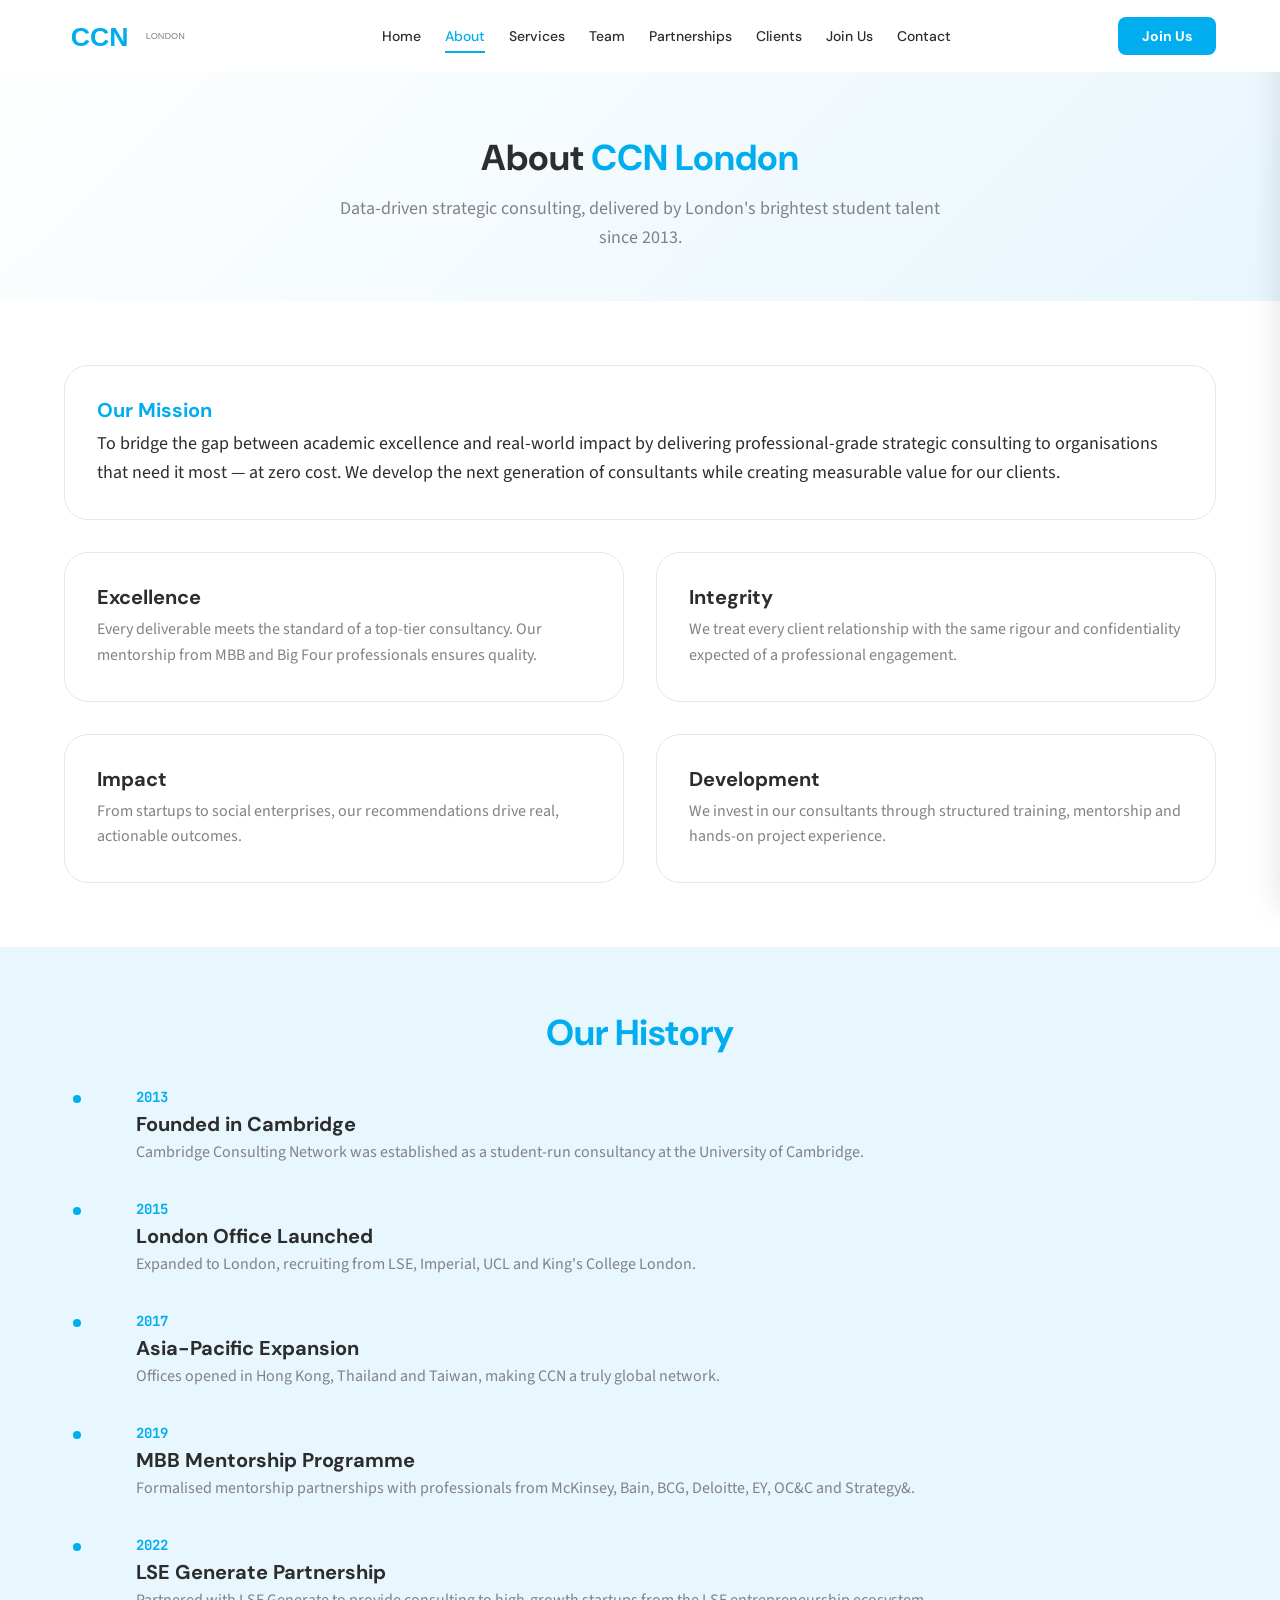
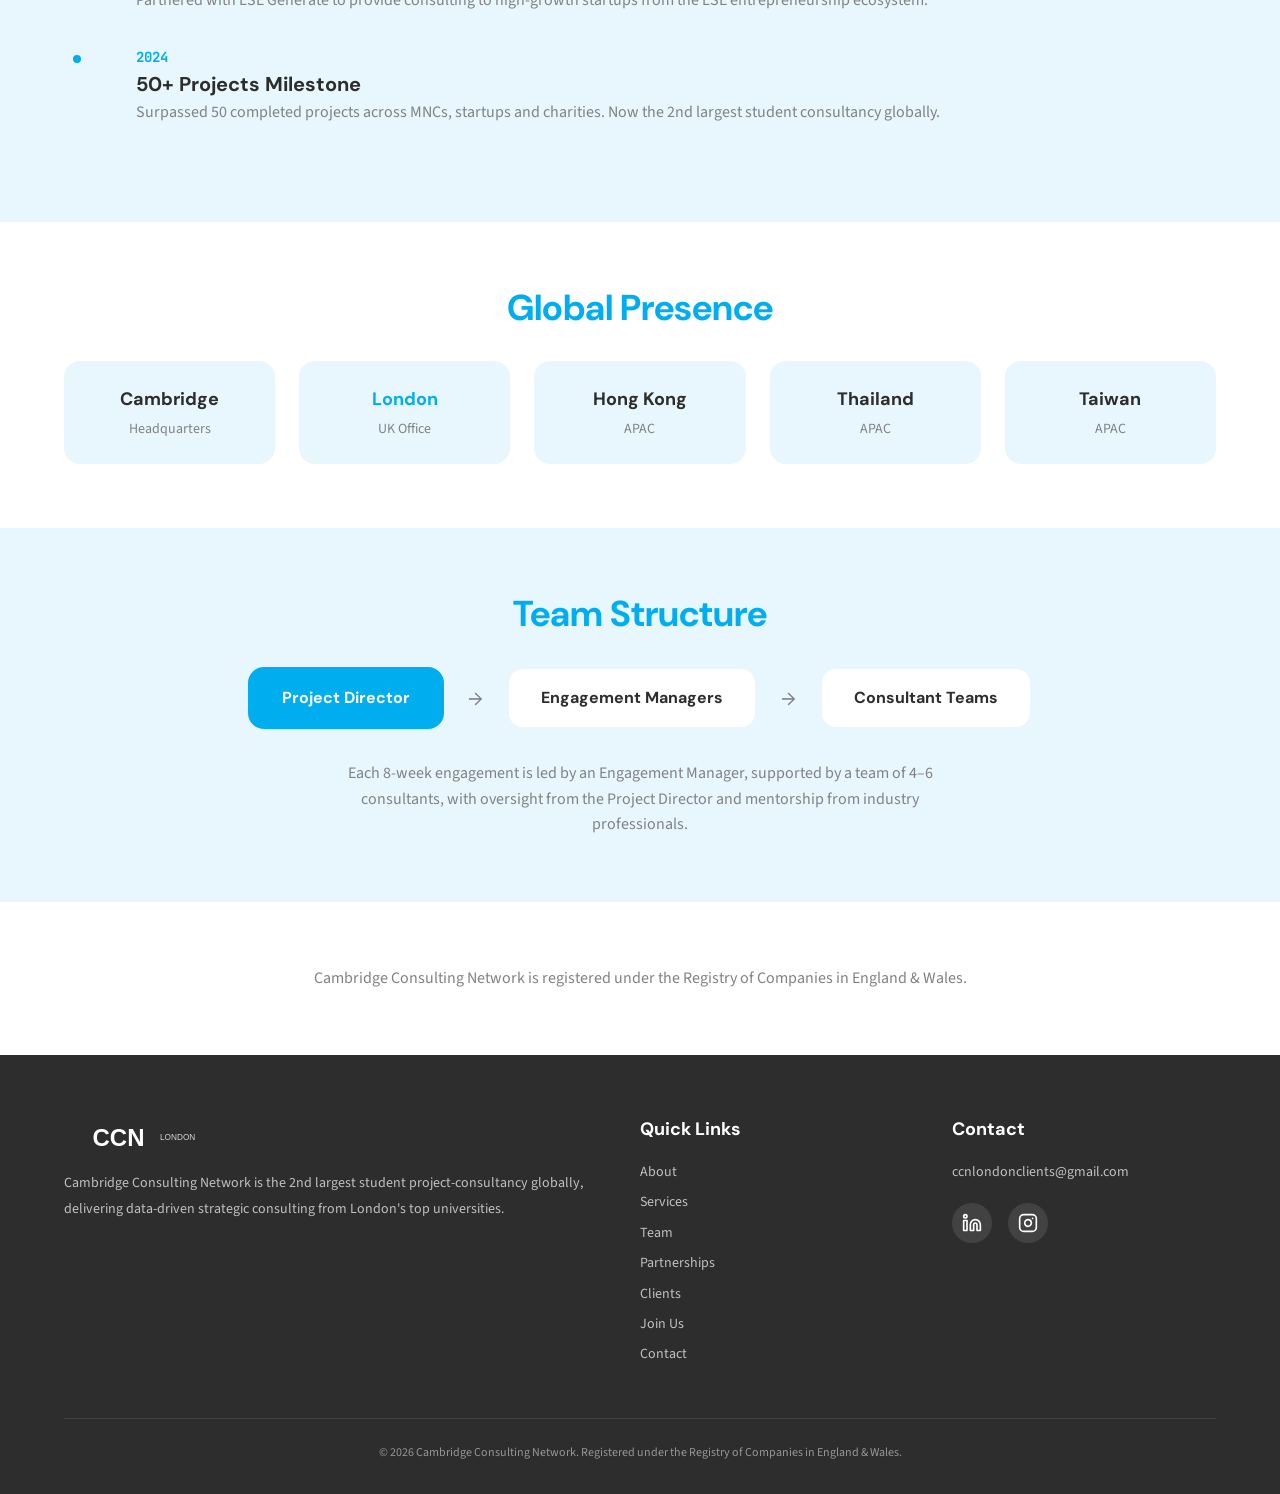
==== about.html @ d494e50e "Initial commit: CCN London static website Complete multi-page static site with vanilla HTML5, CSS3 a" ====
<!DOCTYPE html>
<html lang="en">
<head>
  <meta charset="UTF-8">
  <meta name="viewport" content="width=device-width, initial-scale=1.0">
  <title>About — CCN London</title>
  <meta name="description" content="Learn about Cambridge Consulting Network London — our mission, history, global presence and team structure.">
  <meta property="og:title" content="About — CCN London">
  <meta property="og:description" content="Cambridge Consulting Network London — our mission, history and global presence since 2013.">
  <meta property="og:type" content="website">
  <meta name="twitter:card" content="summary">
  <meta name="twitter:title" content="About — CCN London">
  <link rel="stylesheet" href="css/styles.css">
</head>
<body>

  <a class="skip-link" href="#main-content">Skip to content</a>

  <!-- NAVBAR -->
  <header class="navbar navbar--animate" role="banner">
    <div class="navbar__inner">
      <a href="index.html" class="navbar__logo" aria-label="CCN London Home">
        <img src="assets/img/logo-colour.svg" alt="CCN London logo" width="180" height="48">
      </a>
      <nav class="navbar__links" aria-label="Main navigation">
        <a href="index.html" class="navbar__link">Home</a>
        <a href="about.html" class="navbar__link navbar__link--active">About</a>
        <a href="services.html" class="navbar__link">Services</a>
        <a href="team.html" class="navbar__link">Team</a>
        <a href="partnerships.html" class="navbar__link">Partnerships</a>
        <a href="clients.html" class="navbar__link">Clients</a>
        <a href="join.html" class="navbar__link">Join Us</a>
        <a href="contact.html" class="navbar__link">Contact</a>
      </nav>
      <a href="join.html" class="navbar__cta">Join Us</a>
      <button class="navbar__hamburger" aria-label="Open menu" aria-expanded="false">
        <span></span><span></span><span></span>
      </button>
    </div>
  </header>

  <div class="mobile-menu__overlay" aria-hidden="true"></div>
  <nav class="mobile-menu" aria-label="Mobile navigation" aria-hidden="true">
    <a href="index.html" class="mobile-menu__link">Home</a>
    <a href="about.html" class="mobile-menu__link mobile-menu__link--active">About</a>
    <a href="services.html" class="mobile-menu__link">Services</a>
    <a href="team.html" class="mobile-menu__link">Team</a>
    <a href="partnerships.html" class="mobile-menu__link">Partnerships</a>
    <a href="clients.html" class="mobile-menu__link">Clients</a>
    <a href="join.html" class="mobile-menu__link">Join Us</a>
    <a href="contact.html" class="mobile-menu__link">Contact</a>
  </nav>

  <main id="main-content">

    <!-- Page Header -->
    <section class="page-header">
      <div class="container">
        <h1 class="page-header__title">About <span class="text-cyan">CCN London</span></h1>
        <p class="page-header__subtitle">Data-driven strategic consulting, delivered by London's brightest student talent since 2013.</p>
      </div>
    </section>

    <!-- Mission & Values -->
    <section class="section" aria-label="Mission and values">
      <div class="container">
        <div class="cards__grid">
          <div class="card reveal" style="grid-column: span 2;">
            <h2 class="card__title text-cyan">Our Mission</h2>
            <p class="card__text" style="font-size: var(--text-lg); color: var(--ccn-dark);">To bridge the gap between academic excellence and real-world impact by delivering professional-grade strategic consulting to organisations that need it most — at zero cost. We develop the next generation of consultants while creating measurable value for our clients.</p>
          </div>
          <div class="card reveal reveal--delay-1">
            <h3 class="card__title">Excellence</h3>
            <p class="card__text">Every deliverable meets the standard of a top-tier consultancy. Our mentorship from MBB and Big Four professionals ensures quality.</p>
          </div>
          <div class="card reveal reveal--delay-2">
            <h3 class="card__title">Integrity</h3>
            <p class="card__text">We treat every client relationship with the same rigour and confidentiality expected of a professional engagement.</p>
          </div>
          <div class="card reveal reveal--delay-3">
            <h3 class="card__title">Impact</h3>
            <p class="card__text">From startups to social enterprises, our recommendations drive real, actionable outcomes.</p>
          </div>
          <div class="card reveal reveal--delay-4">
            <h3 class="card__title">Development</h3>
            <p class="card__text">We invest in our consultants through structured training, mentorship and hands-on project experience.</p>
          </div>
        </div>
      </div>
    </section>

    <!-- History Timeline -->
    <section class="section bg-light" aria-label="Our history">
      <div class="container">
        <h2 class="text-cyan mb-xl" style="text-align:center;">Our History</h2>
        <div class="timeline">
          <div class="timeline__item reveal">
            <div class="timeline__year">2013</div>
            <h3 class="timeline__title">Founded in Cambridge</h3>
            <p class="timeline__text">Cambridge Consulting Network was established as a student-run consultancy at the University of Cambridge.</p>
          </div>
          <div class="timeline__item reveal reveal--delay-1">
            <div class="timeline__year">2015</div>
            <h3 class="timeline__title">London Office Launched</h3>
            <p class="timeline__text">Expanded to London, recruiting from LSE, Imperial, UCL and King's College London.</p>
          </div>
          <div class="timeline__item reveal reveal--delay-2">
            <div class="timeline__year">2017</div>
            <h3 class="timeline__title">Asia-Pacific Expansion</h3>
            <p class="timeline__text">Offices opened in Hong Kong, Thailand and Taiwan, making CCN a truly global network.</p>
          </div>
          <div class="timeline__item reveal reveal--delay-3">
            <div class="timeline__year">2019</div>
            <h3 class="timeline__title">MBB Mentorship Programme</h3>
            <p class="timeline__text">Formalised mentorship partnerships with professionals from McKinsey, Bain, BCG, Deloitte, EY, OC&amp;C and Strategy&amp;.</p>
          </div>
          <div class="timeline__item reveal reveal--delay-4">
            <div class="timeline__year">2022</div>
            <h3 class="timeline__title">LSE Generate Partnership</h3>
            <p class="timeline__text">Partnered with LSE Generate to provide consulting to high-growth startups from the LSE entrepreneurship ecosystem.</p>
          </div>
          <div class="timeline__item reveal reveal--delay-5">
            <div class="timeline__year">2024</div>
            <h3 class="timeline__title">50+ Projects Milestone</h3>
            <p class="timeline__text">Surpassed 50 completed projects across MNCs, startups and charities. Now the 2nd largest student consultancy globally.</p>
          </div>
        </div>
      </div>
    </section>

    <!-- Global Presence -->
    <section class="section" aria-label="Global presence">
      <div class="container">
        <h2 class="text-cyan mb-xl" style="text-align:center;">Global Presence</h2>
        <div class="presence__grid">
          <div class="presence__item reveal">
            <div class="presence__city">Cambridge</div>
            <div class="presence__label">Headquarters</div>
          </div>
          <div class="presence__item reveal reveal--delay-1">
            <div class="presence__city text-cyan">London</div>
            <div class="presence__label">UK Office</div>
          </div>
          <div class="presence__item reveal reveal--delay-2">
            <div class="presence__city">Hong Kong</div>
            <div class="presence__label">APAC</div>
          </div>
          <div class="presence__item reveal reveal--delay-3">
            <div class="presence__city">Thailand</div>
            <div class="presence__label">APAC</div>
          </div>
          <div class="presence__item reveal reveal--delay-4">
            <div class="presence__city">Taiwan</div>
            <div class="presence__label">APAC</div>
          </div>
        </div>
      </div>
    </section>

    <!-- Team Structure -->
    <section class="section bg-light" aria-label="Team structure">
      <div class="container">
        <h2 class="text-cyan mb-xl" style="text-align:center;">Team Structure</h2>
        <div class="org-flow">
          <div class="org-flow__item org-flow__item--primary">Project Director</div>
          <div class="org-flow__arrow" aria-hidden="true">&rarr;</div>
          <div class="org-flow__item">Engagement Managers</div>
          <div class="org-flow__arrow" aria-hidden="true">&rarr;</div>
          <div class="org-flow__item">Consultant Teams</div>
        </div>
        <p style="text-align:center; color: var(--ccn-grey); margin-top: var(--space-lg); max-width: 600px; margin-left: auto; margin-right: auto;">Each 8-week engagement is led by an Engagement Manager, supported by a team of 4&ndash;6 consultants, with oversight from the Project Director and mentorship from industry professionals.</p>
      </div>
    </section>

    <!-- Legal -->
    <section class="section" aria-label="Legal information">
      <div class="container" style="text-align:center;">
        <p class="text-grey">Cambridge Consulting Network is registered under the Registry of Companies in England &amp; Wales.</p>
      </div>
    </section>

  </main>

  <!-- FOOTER -->
  <footer class="footer" role="contentinfo">
    <div class="container">
      <div class="footer__grid">
        <div>
          <img src="assets/img/logo-white.svg" alt="CCN London" class="footer__logo" width="180" height="48">
          <p class="footer__text">Cambridge Consulting Network is the 2nd largest student project-consultancy globally, delivering data-driven strategic consulting from London's top universities.</p>
        </div>
        <div>
          <h3 class="footer__heading">Quick Links</h3>
          <a href="about.html" class="footer__link">About</a>
          <a href="services.html" class="footer__link">Services</a>
          <a href="team.html" class="footer__link">Team</a>
          <a href="partnerships.html" class="footer__link">Partnerships</a>
          <a href="clients.html" class="footer__link">Clients</a>
          <a href="join.html" class="footer__link">Join Us</a>
          <a href="contact.html" class="footer__link">Contact</a>
        </div>
        <div>
          <h3 class="footer__heading">Contact</h3>
          <a href="mailto:ccnlondonclients@gmail.com" class="footer__link">ccnlondonclients@gmail.com</a>
          <div class="footer__socials">
            <a href="#" class="footer__social-btn" aria-label="LinkedIn">
              <svg viewBox="0 0 24 24" fill="none" stroke="currentColor" stroke-width="2" stroke-linecap="round" stroke-linejoin="round"><path d="M16 8a6 6 0 0 1 6 6v7h-4v-7a2 2 0 0 0-2-2 2 2 0 0 0-2 2v7h-4v-7a6 6 0 0 1 6-6z"></path><rect x="2" y="9" width="4" height="12"></rect><circle cx="4" cy="4" r="2"></circle></svg>
            </a>
            <a href="#" class="footer__social-btn" aria-label="Instagram">
              <svg viewBox="0 0 24 24" fill="none" stroke="currentColor" stroke-width="2" stroke-linecap="round" stroke-linejoin="round"><rect x="2" y="2" width="20" height="20" rx="5" ry="5"></rect><path d="M16 11.37A4 4 0 1 1 12.63 8 4 4 0 0 1 16 11.37z"></path><line x1="17.5" y1="6.5" x2="17.51" y2="6.5"></line></svg>
            </a>
          </div>
        </div>
      </div>
      <div class="footer__bottom">
        <p>&copy; 2026 Cambridge Consulting Network. Registered under the Registry of Companies in England &amp; Wales.</p>
      </div>
    </div>
  </footer>

  <script src="js/main.js"></script>
</body>
</html>
---- css/styles.css ----
/* ============================================================
   CCN London — Main Stylesheet
   ============================================================ */

@import url('variables.css');
@import url('animations.css');

/* ── Google Fonts ── */
@import url('https://fonts.googleapis.com/css2?family=DM+Sans:ital,opsz,wght@0,9..40,400;0,9..40,500;0,9..40,700&family=JetBrains+Mono:wght@400;700&family=Source+Sans+3:wght@300;400;600;700&display=swap');

/* ============================================================
   RESET & BASE
   ============================================================ */
*, *::before, *::after {
  margin: 0;
  padding: 0;
  box-sizing: border-box;
}

html {
  scroll-behavior: smooth;
  -webkit-text-size-adjust: 100%;
}

body {
  font-family: var(--font-body);
  font-size: var(--text-base);
  line-height: 1.6;
  color: var(--ccn-dark);
  background: var(--ccn-white);
  -webkit-font-smoothing: antialiased;
  overflow-x: hidden;
}

img, svg {
  display: block;
  max-width: 100%;
  height: auto;
}

a {
  color: var(--ccn-cyan);
  text-decoration: none;
  transition: color 0.2s ease;
}

a:hover { color: var(--ccn-deep); }

ul, ol { list-style: none; }

button {
  font-family: inherit;
  cursor: pointer;
  border: none;
  background: none;
}

h1, h2, h3, h4, h5, h6 {
  font-family: var(--font-display);
  font-weight: 700;
  line-height: 1.2;
  color: var(--ccn-dark);
}

h1 { font-size: var(--text-4xl); }
h2 { font-size: var(--text-3xl); }
h3 { font-size: var(--text-2xl); }
h4 { font-size: var(--text-xl); }

/* ============================================================
   UTILITIES
   ============================================================ */
.text-cyan  { color: var(--ccn-cyan); }
.text-deep  { color: var(--ccn-deep); }
.text-grey  { color: var(--ccn-grey); }
.text-white { color: var(--ccn-white); }
.text-dark  { color: var(--ccn-dark); }

.bg-light  { background-color: var(--ccn-light); }
.bg-dark   { background-color: var(--ccn-dark); }
.bg-white  { background-color: var(--ccn-white); }
.bg-cyan   { background-color: var(--ccn-cyan); }

.mt-sm  { margin-top: var(--space-sm); }
.mt-md  { margin-top: var(--space-md); }
.mt-lg  { margin-top: var(--space-lg); }
.mt-xl  { margin-top: var(--space-xl); }
.mt-2xl { margin-top: var(--space-2xl); }
.mt-3xl { margin-top: var(--space-3xl); }

.mb-sm  { margin-bottom: var(--space-sm); }
.mb-md  { margin-bottom: var(--space-md); }
.mb-lg  { margin-bottom: var(--space-lg); }
.mb-xl  { margin-bottom: var(--space-xl); }

.visually-hidden {
  position: absolute;
  width: 1px;
  height: 1px;
  padding: 0;
  margin: -1px;
  overflow: hidden;
  clip: rect(0, 0, 0, 0);
  white-space: nowrap;
  border: 0;
}

.container {
  width: 100%;
  max-width: var(--max-width);
  margin: 0 auto;
  padding: 0 var(--space-lg);
}

.section {
  padding: var(--space-3xl) 0;
}

/* ── Focus States ── */
:focus-visible {
  outline: 3px solid var(--ccn-cyan);
  outline-offset: 2px;
}

/* ── Skip Link ── */
.skip-link {
  position: absolute;
  top: -100%;
  left: var(--space-md);
  background: var(--ccn-cyan);
  color: var(--ccn-white);
  padding: var(--space-sm) var(--space-md);
  border-radius: var(--radius-sm);
  z-index: 1000;
  font-weight: 600;
}

.skip-link:focus {
  top: var(--space-sm);
}

/* ============================================================
   NAVBAR
   ============================================================ */
.navbar {
  position: fixed;
  top: 0;
  left: 0;
  right: 0;
  height: var(--nav-height);
  background: var(--ccn-white);
  z-index: 100;
  display: flex;
  align-items: center;
  transition: box-shadow 0.3s ease;
}

.navbar--scrolled {
  box-shadow: var(--shadow-md);
}

.navbar__inner {
  display: flex;
  align-items: center;
  justify-content: space-between;
  width: 100%;
  max-width: var(--max-width);
  margin: 0 auto;
  padding: 0 var(--space-lg);
}

.navbar__logo {
  flex-shrink: 0;
}

.navbar__logo img {
  height: 40px;
  width: auto;
}

.navbar__links {
  display: flex;
  align-items: center;
  gap: var(--space-lg);
}

.navbar__link {
  font-family: var(--font-display);
  font-size: var(--text-sm);
  font-weight: 500;
  color: var(--ccn-dark);
  position: relative;
  padding: var(--space-xs) 0;
  transition: color 0.2s ease;
}

.navbar__link::after {
  content: '';
  position: absolute;
  bottom: -2px;
  left: 50%;
  width: 0;
  height: 2px;
  background: var(--ccn-cyan);
  transition: width 0.3s var(--ease-out), left 0.3s var(--ease-out);
}

.navbar__link:hover::after,
.navbar__link--active::after {
  width: 100%;
  left: 0;
}

.navbar__link:hover { color: var(--ccn-cyan); }
.navbar__link--active { color: var(--ccn-cyan); }

.navbar__cta {
  font-family: var(--font-display);
  font-size: var(--text-sm);
  font-weight: 700;
  color: var(--ccn-white);
  background: var(--ccn-cyan);
  padding: var(--space-sm) var(--space-lg);
  border-radius: var(--radius-sm);
  transition: background 0.2s ease, transform 0.2s ease, box-shadow 0.2s ease;
}

.navbar__cta:hover {
  background: var(--ccn-deep);
  color: var(--ccn-white);
  transform: scale(1.02);
  box-shadow: var(--shadow-md);
}

/* Hamburger */
.navbar__hamburger {
  display: none;
  flex-direction: column;
  gap: 5px;
  padding: var(--space-sm);
}

.navbar__hamburger span {
  display: block;
  width: 24px;
  height: 2px;
  background: var(--ccn-dark);
  transition: transform 0.3s ease, opacity 0.3s ease;
}

.navbar__hamburger--open span:nth-child(1) {
  transform: rotate(45deg) translate(5px, 5px);
}

.navbar__hamburger--open span:nth-child(2) {
  opacity: 0;
}

.navbar__hamburger--open span:nth-child(3) {
  transform: rotate(-45deg) translate(5px, -5px);
}

/* Mobile Menu Overlay */
.mobile-menu {
  position: fixed;
  top: 0;
  right: 0;
  bottom: 0;
  width: 100%;
  max-width: 360px;
  background: var(--ccn-white);
  z-index: 99;
  display: flex;
  flex-direction: column;
  padding: calc(var(--nav-height) + var(--space-xl)) var(--space-xl) var(--space-xl);
  transform: translateX(100%);
  transition: transform 0.3s var(--ease-out);
  box-shadow: var(--shadow-lg);
}

.mobile-menu--open {
  transform: translateX(0);
}

.mobile-menu__link {
  font-family: var(--font-display);
  font-size: var(--text-2xl);
  font-weight: 700;
  color: var(--ccn-dark);
  padding: var(--space-md) 0;
  border-bottom: 1px solid var(--ccn-light);
  transition: color 0.2s ease;
}

.mobile-menu__link:hover,
.mobile-menu__link--active {
  color: var(--ccn-cyan);
}

.mobile-menu__overlay {
  position: fixed;
  inset: 0;
  background: rgba(0, 0, 0, 0.4);
  z-index: 98;
  opacity: 0;
  pointer-events: none;
  transition: opacity 0.3s ease;
}

.mobile-menu__overlay--visible {
  opacity: 1;
  pointer-events: auto;
}

/* ============================================================
   HERO SECTION
   ============================================================ */
.hero {
  min-height: 100vh;
  display: flex;
  align-items: center;
  justify-content: center;
  text-align: center;
  position: relative;
  overflow: hidden;
  padding: calc(var(--nav-height) + var(--space-2xl)) var(--space-lg) var(--space-2xl);
  background: linear-gradient(135deg, var(--ccn-white) 0%, var(--ccn-light) 100%);
}

.hero__content {
  position: relative;
  z-index: 2;
  max-width: 720px;
}

.hero__headline {
  font-family: var(--font-display);
  font-size: var(--text-4xl);
  font-weight: 700;
  color: var(--ccn-dark);
  margin-bottom: var(--space-md);
}

.hero__headline span {
  color: var(--ccn-cyan);
}

.hero__subheadline {
  font-family: var(--font-body);
  font-size: var(--text-lg);
  color: var(--ccn-grey);
  margin-bottom: var(--space-xl);
}

.hero__ctas {
  display: flex;
  gap: var(--space-md);
  justify-content: center;
  flex-wrap: wrap;
}

.hero__accent {
  position: absolute;
  top: 10%;
  right: -5%;
  width: 400px;
  height: 400px;
  opacity: 0.15;
  z-index: 1;
}

/* ============================================================
   BUTTONS
   ============================================================ */
.btn {
  display: inline-flex;
  align-items: center;
  justify-content: center;
  font-family: var(--font-display);
  font-size: var(--text-base);
  font-weight: 700;
  padding: var(--space-md) var(--space-xl);
  border-radius: var(--radius-sm);
  transition: all 0.2s ease;
  text-decoration: none;
}

.btn--primary {
  background: var(--ccn-cyan);
  color: var(--ccn-white);
}

.btn--primary:hover {
  background: var(--ccn-deep);
  color: var(--ccn-white);
  transform: scale(1.02);
  box-shadow: var(--shadow-md);
}

.btn--outline {
  background: transparent;
  color: var(--ccn-cyan);
  border: 2px solid var(--ccn-cyan);
}

.btn--outline:hover {
  background: var(--ccn-cyan);
  color: var(--ccn-white);
  transform: scale(1.02);
  box-shadow: var(--shadow-md);
}

.btn--white {
  background: var(--ccn-white);
  color: var(--ccn-cyan);
}

.btn--white:hover {
  background: var(--ccn-light);
  color: var(--ccn-deep);
  transform: scale(1.02);
}

.btn--large {
  font-size: var(--text-lg);
  padding: var(--space-md) var(--space-2xl);
}

/* ============================================================
   STATISTICS COUNTER
   ============================================================ */
.stats {
  background: var(--ccn-light);
  padding: var(--space-2xl) 0;
}

.stats__grid {
  display: grid;
  grid-template-columns: repeat(4, 1fr);
  gap: var(--space-xl);
  text-align: center;
}

.stats__item {
  padding: var(--space-lg);
}

.stats__number {
  font-family: var(--font-mono);
  font-size: var(--text-5xl);
  font-weight: 700;
  color: var(--ccn-cyan);
  line-height: 1;
  margin-bottom: var(--space-sm);
}

.stats__label {
  font-family: var(--font-body);
  font-size: var(--text-sm);
  text-transform: uppercase;
  letter-spacing: 2px;
  color: var(--ccn-grey);
}

/* ============================================================
   FEATURE CARDS
   ============================================================ */
.cards__grid {
  display: grid;
  grid-template-columns: repeat(2, 1fr);
  gap: var(--space-xl);
}

.card {
  background: var(--ccn-white);
  border: 1px solid #e5e7eb;
  border-radius: var(--radius-lg);
  padding: var(--space-xl);
  transition: transform 0.3s var(--ease-out), box-shadow 0.3s var(--ease-out), border-left 0.3s ease;
  position: relative;
}

.card:hover {
  transform: translateY(-4px);
  box-shadow: var(--shadow-lg);
  border-left: 3px solid var(--ccn-cyan);
}

.card__icon {
  width: 48px;
  height: 48px;
  color: var(--ccn-cyan);
  margin-bottom: var(--space-md);
}

.card__title {
  font-family: var(--font-display);
  font-size: var(--text-xl);
  font-weight: 700;
  margin-bottom: var(--space-sm);
}

.card__text {
  font-size: var(--text-base);
  color: var(--ccn-grey);
  line-height: 1.6;
}

/* ============================================================
   PARTNER LOGO BAR
   ============================================================ */
.partners {
  padding: var(--space-2xl) 0;
  overflow: hidden;
}

.partners__heading {
  text-align: center;
  margin-bottom: var(--space-xl);
}

.partners__track-wrapper {
  overflow: hidden;
}

.partners__track {
  display: flex;
  align-items: center;
  gap: var(--space-2xl);
  justify-content: center;
  flex-wrap: wrap;
}

.partners__logo {
  height: 48px;
  width: auto;
  filter: grayscale(100%);
  opacity: 0.6;
  transition: filter 0.3s ease, opacity 0.3s ease;
  flex-shrink: 0;
}

.partners__logo:hover {
  filter: grayscale(0%);
  opacity: 1;
}

/* ============================================================
   CTA BANNER
   ============================================================ */
.cta-banner {
  background: linear-gradient(135deg, var(--ccn-cyan) 0%, var(--ccn-deep) 100%);
  padding: var(--space-3xl) var(--space-lg);
  text-align: center;
}

.cta-banner__heading {
  font-family: var(--font-display);
  font-size: var(--text-3xl);
  color: var(--ccn-white);
  margin-bottom: var(--space-md);
}

.cta-banner__text {
  font-size: var(--text-lg);
  color: rgba(255, 255, 255, 0.9);
  margin-bottom: var(--space-xl);
  max-width: 600px;
  margin-left: auto;
  margin-right: auto;
}

.cta-banner .btn {
  margin: 0 var(--space-sm);
}

/* ============================================================
   FOOTER
   ============================================================ */
.footer {
  background: var(--ccn-dark);
  color: rgba(255, 255, 255, 0.8);
  padding: var(--space-3xl) 0 var(--space-xl);
}

.footer__grid {
  display: grid;
  grid-template-columns: 2fr 1fr 1fr;
  gap: var(--space-2xl);
  margin-bottom: var(--space-2xl);
}

.footer__heading {
  font-family: var(--font-display);
  font-size: var(--text-lg);
  color: var(--ccn-white);
  margin-bottom: var(--space-md);
}

.footer__text {
  font-size: var(--text-sm);
  line-height: 1.8;
  color: rgba(255, 255, 255, 0.7);
}

.footer__logo {
  height: 36px;
  margin-bottom: var(--space-md);
}

.footer__link {
  display: block;
  font-size: var(--text-sm);
  color: rgba(255, 255, 255, 0.7);
  padding: var(--space-xs) 0;
  transition: color 0.2s ease;
}

.footer__link:hover {
  color: var(--ccn-cyan);
}

.footer__socials {
  display: flex;
  gap: var(--space-md);
  margin-top: var(--space-md);
}

.footer__social-btn {
  display: inline-flex;
  align-items: center;
  justify-content: center;
  width: 40px;
  height: 40px;
  border-radius: 50%;
  background: rgba(255, 255, 255, 0.1);
  color: var(--ccn-white);
  transition: background 0.2s ease;
}

.footer__social-btn:hover {
  background: var(--ccn-cyan);
}

.footer__social-btn svg {
  width: 20px;
  height: 20px;
}

.footer__bottom {
  border-top: 1px solid rgba(255, 255, 255, 0.1);
  padding-top: var(--space-lg);
  text-align: center;
  font-size: var(--text-xs);
  color: rgba(255, 255, 255, 0.5);
}

/* ============================================================
   PAGE HEADER (non-home pages)
   ============================================================ */
.page-header {
  padding: calc(var(--nav-height) + var(--space-3xl)) 0 var(--space-2xl);
  background: linear-gradient(135deg, var(--ccn-white) 0%, var(--ccn-light) 100%);
  text-align: center;
}

.page-header__title {
  font-size: var(--text-4xl);
  margin-bottom: var(--space-md);
}

.page-header__subtitle {
  font-size: var(--text-lg);
  color: var(--ccn-grey);
  max-width: 600px;
  margin: 0 auto;
}

/* ============================================================
   TIMELINE
   ============================================================ */
.timeline {
  position: relative;
  padding-left: var(--space-2xl);
}

.timeline::before {
  content: '';
  position: absolute;
  left: 12px;
  top: 0;
  bottom: 0;
  width: 2px;
  background: var(--ccn-light);
}

.timeline__item {
  position: relative;
  margin-bottom: var(--space-xl);
  padding-left: var(--space-lg);
}

.timeline__item::before {
  content: '';
  position: absolute;
  left: calc(-1 * var(--space-2xl) + 6px);
  top: 6px;
  width: 14px;
  height: 14px;
  border-radius: 50%;
  background: var(--ccn-cyan);
  border: 3px solid var(--ccn-light);
}

.timeline__year {
  font-family: var(--font-mono);
  font-size: var(--text-sm);
  color: var(--ccn-cyan);
  font-weight: 700;
  margin-bottom: var(--space-xs);
}

.timeline__title {
  font-family: var(--font-display);
  font-size: var(--text-xl);
  font-weight: 700;
  margin-bottom: var(--space-xs);
}

.timeline__text {
  color: var(--ccn-grey);
  font-size: var(--text-base);
}

/* ============================================================
   TEAM CARDS
   ============================================================ */
.team__filters {
  display: flex;
  gap: var(--space-md);
  justify-content: center;
  margin-bottom: var(--space-xl);
  flex-wrap: wrap;
}

.team__filter-btn {
  font-family: var(--font-display);
  font-size: var(--text-sm);
  font-weight: 600;
  padding: var(--space-sm) var(--space-lg);
  border-radius: var(--radius-sm);
  border: 2px solid var(--ccn-light);
  color: var(--ccn-grey);
  transition: all 0.2s ease;
}

.team__filter-btn:hover,
.team__filter-btn--active {
  background: var(--ccn-cyan);
  color: var(--ccn-white);
  border-color: var(--ccn-cyan);
}

.team__grid {
  display: grid;
  grid-template-columns: repeat(auto-fill, minmax(260px, 1fr));
  gap: var(--space-xl);
}

.team-card {
  background: var(--ccn-white);
  border: 1px solid #e5e7eb;
  border-radius: var(--radius-md);
  padding: var(--space-xl);
  text-align: center;
  transition: transform 0.3s var(--ease-out), box-shadow 0.3s var(--ease-out), border-left 0.3s ease;
  position: relative;
  overflow: hidden;
}

.team-card:hover {
  transform: translateY(-4px);
  box-shadow: var(--shadow-lg);
  border-left: 3px solid var(--ccn-cyan);
}

.team-card__photo {
  width: 80px;
  height: 80px;
  border-radius: 50%;
  margin: 0 auto var(--space-md);
  background: var(--ccn-light);
  object-fit: cover;
}

.team-card__name {
  font-family: var(--font-display);
  font-size: var(--text-lg);
  font-weight: 700;
  margin-bottom: var(--space-xs);
}

.team-card__role {
  font-size: var(--text-sm);
  color: var(--ccn-cyan);
  font-weight: 600;
  margin-bottom: var(--space-xs);
}

.team-card__university {
  font-size: var(--text-sm);
  color: var(--ccn-grey);
}

.team-card__linkedin {
  display: inline-flex;
  align-items: center;
  justify-content: center;
  width: 36px;
  height: 36px;
  border-radius: 50%;
  background: var(--ccn-light);
  color: var(--ccn-cyan);
  margin-top: var(--space-md);
  opacity: 0;
  transition: opacity 0.3s ease;
}

.team-card:hover .team-card__linkedin {
  opacity: 1;
}

/* ============================================================
   ACCORDION (FAQ)
   ============================================================ */
.accordion__item {
  border-bottom: 1px solid #e5e7eb;
}

.accordion__trigger {
  display: flex;
  align-items: center;
  justify-content: space-between;
  width: 100%;
  padding: var(--space-lg) 0;
  font-family: var(--font-display);
  font-size: var(--text-lg);
  font-weight: 600;
  color: var(--ccn-dark);
  text-align: left;
  transition: color 0.2s ease;
}

.accordion__trigger:hover { color: var(--ccn-cyan); }

.accordion__icon {
  width: 24px;
  height: 24px;
  transition: transform 0.3s ease;
  flex-shrink: 0;
  color: var(--ccn-cyan);
}

.accordion__item--open .accordion__icon {
  transform: rotate(180deg);
}

.accordion__content {
  max-height: 0;
  overflow: hidden;
  transition: max-height 0.3s ease;
}

.accordion__item--open .accordion__content {
  max-height: 500px;
}

.accordion__body {
  padding-bottom: var(--space-lg);
  color: var(--ccn-grey);
  line-height: 1.8;
}

/* ============================================================
   FORM STYLES
   ============================================================ */
.form__group {
  margin-bottom: var(--space-lg);
}

.form__label {
  display: block;
  font-family: var(--font-display);
  font-size: var(--text-sm);
  font-weight: 600;
  margin-bottom: var(--space-sm);
  color: var(--ccn-dark);
}

.form__input,
.form__select,
.form__textarea {
  width: 100%;
  padding: var(--space-md);
  border: 2px solid #e5e7eb;
  border-radius: var(--radius-sm);
  font-family: var(--font-body);
  font-size: var(--text-base);
  color: var(--ccn-dark);
  transition: border-color 0.2s ease, box-shadow 0.2s ease;
  background: var(--ccn-white);
}

.form__input:focus,
.form__select:focus,
.form__textarea:focus {
  outline: none;
  border-color: var(--ccn-cyan);
  box-shadow: 0 0 0 3px rgba(0, 174, 239, 0.15);
}

.form__input--error,
.form__select--error,
.form__textarea--error {
  border-color: #e74c3c;
}

.form__error {
  font-size: var(--text-sm);
  color: #e74c3c;
  margin-top: var(--space-xs);
  display: none;
}

.form__group--error .form__error {
  display: block;
}

.form__textarea {
  min-height: 150px;
  resize: vertical;
}

/* ============================================================
   CLIENT CARDS
   ============================================================ */
.client-card {
  background: var(--ccn-white);
  border: 1px solid #e5e7eb;
  border-radius: var(--radius-md);
  padding: var(--space-xl);
  transition: transform 0.3s var(--ease-out), box-shadow 0.3s var(--ease-out);
}

.client-card:hover {
  transform: translateY(-4px);
  box-shadow: var(--shadow-lg);
}

.client-card__sector {
  font-family: var(--font-mono);
  font-size: var(--text-xs);
  text-transform: uppercase;
  letter-spacing: 2px;
  color: var(--ccn-cyan);
  margin-bottom: var(--space-sm);
}

.client-card__title {
  font-family: var(--font-display);
  font-size: var(--text-xl);
  font-weight: 700;
  margin-bottom: var(--space-sm);
}

.client-card__text {
  color: var(--ccn-grey);
  line-height: 1.6;
}

/* ============================================================
   TESTIMONIALS
   ============================================================ */
.testimonial {
  background: var(--ccn-light);
  border-radius: var(--radius-md);
  padding: var(--space-xl);
  margin-bottom: var(--space-lg);
  position: relative;
}

.testimonial::before {
  content: '\201C';
  font-family: var(--font-display);
  font-size: 4rem;
  color: var(--ccn-cyan);
  position: absolute;
  top: var(--space-md);
  left: var(--space-lg);
  line-height: 1;
  opacity: 0.3;
}

.testimonial__text {
  font-style: italic;
  font-size: var(--text-lg);
  line-height: 1.8;
  color: var(--ccn-dark);
  margin-bottom: var(--space-md);
  padding-top: var(--space-md);
}

.testimonial__author {
  font-weight: 600;
  color: var(--ccn-cyan);
}

.testimonial__role {
  font-size: var(--text-sm);
  color: var(--ccn-grey);
}

/* ============================================================
   RECRUITMENT TIMELINE (join page)
   ============================================================ */
.recruit-timeline {
  display: flex;
  justify-content: space-between;
  position: relative;
  margin: var(--space-2xl) 0;
  flex-wrap: wrap;
  gap: var(--space-lg);
}

.recruit-timeline::before {
  content: '';
  position: absolute;
  top: 24px;
  left: 0;
  right: 0;
  height: 2px;
  background: var(--ccn-light);
}

.recruit-step {
  text-align: center;
  position: relative;
  flex: 1;
  min-width: 140px;
}

.recruit-step__dot {
  width: 48px;
  height: 48px;
  border-radius: 50%;
  background: var(--ccn-cyan);
  color: var(--ccn-white);
  display: flex;
  align-items: center;
  justify-content: center;
  font-family: var(--font-mono);
  font-weight: 700;
  margin: 0 auto var(--space-md);
  position: relative;
  z-index: 1;
}

.recruit-step__title {
  font-family: var(--font-display);
  font-weight: 700;
  font-size: var(--text-sm);
  margin-bottom: var(--space-xs);
}

.recruit-step__text {
  font-size: var(--text-xs);
  color: var(--ccn-grey);
}

/* ============================================================
   GLOBAL / PRESENCE SECTION
   ============================================================ */
.presence__grid {
  display: grid;
  grid-template-columns: repeat(auto-fit, minmax(180px, 1fr));
  gap: var(--space-lg);
  text-align: center;
}

.presence__item {
  padding: var(--space-lg);
  background: var(--ccn-light);
  border-radius: var(--radius-md);
}

.presence__city {
  font-family: var(--font-display);
  font-size: var(--text-lg);
  font-weight: 700;
  margin-bottom: var(--space-xs);
}

.presence__label {
  font-size: var(--text-sm);
  color: var(--ccn-grey);
}

/* ============================================================
   ORG CHART
   ============================================================ */
.org-flow {
  display: flex;
  align-items: center;
  justify-content: center;
  gap: var(--space-lg);
  flex-wrap: wrap;
  margin: var(--space-xl) 0;
}

.org-flow__item {
  background: var(--ccn-white);
  border: 2px solid var(--ccn-light);
  border-radius: var(--radius-md);
  padding: var(--space-md) var(--space-xl);
  text-align: center;
  font-family: var(--font-display);
  font-weight: 700;
}

.org-flow__item--primary {
  background: var(--ccn-cyan);
  color: var(--ccn-white);
  border-color: var(--ccn-cyan);
}

.org-flow__arrow {
  font-size: var(--text-2xl);
  color: var(--ccn-grey);
}

/* ============================================================
   RESPONSIVE
   ============================================================ */

/* Tablet: 640px–1024px */
@media (min-width: 640px) {
  h1 { font-size: calc(var(--text-4xl) * 1.1); }
  h2 { font-size: calc(var(--text-3xl) * 1.1); }
}

/* Desktop: 1024px+ */
@media (min-width: 1024px) {
  h1 { font-size: calc(var(--text-4xl) * 1.2); }
  h2 { font-size: calc(var(--text-3xl) * 1.2); }

  .hero__headline {
    font-size: var(--text-5xl);
  }
}

/* Large: 1440px+ */
@media (min-width: 1440px) {
  h1 { font-size: calc(var(--text-4xl) * 1.25); }
  h2 { font-size: calc(var(--text-3xl) * 1.25); }
}

/* Mobile */
@media (max-width: 1023px) {
  .navbar__links { display: none; }
  .navbar__cta { display: none; }
  .navbar__hamburger { display: flex; }
}

@media (max-width: 639px) {
  .stats__grid {
    grid-template-columns: repeat(2, 1fr);
  }

  .stats__number {
    font-size: var(--text-3xl);
  }

  .cards__grid {
    grid-template-columns: 1fr;
  }

  .footer__grid {
    grid-template-columns: 1fr;
  }

  .hero__headline {
    font-size: var(--text-3xl);
  }

  .recruit-timeline::before {
    display: none;
  }

  .recruit-timeline {
    flex-direction: column;
    align-items: center;
  }

  .partners__track {
    flex-wrap: nowrap;
    justify-content: flex-start;
  }
}
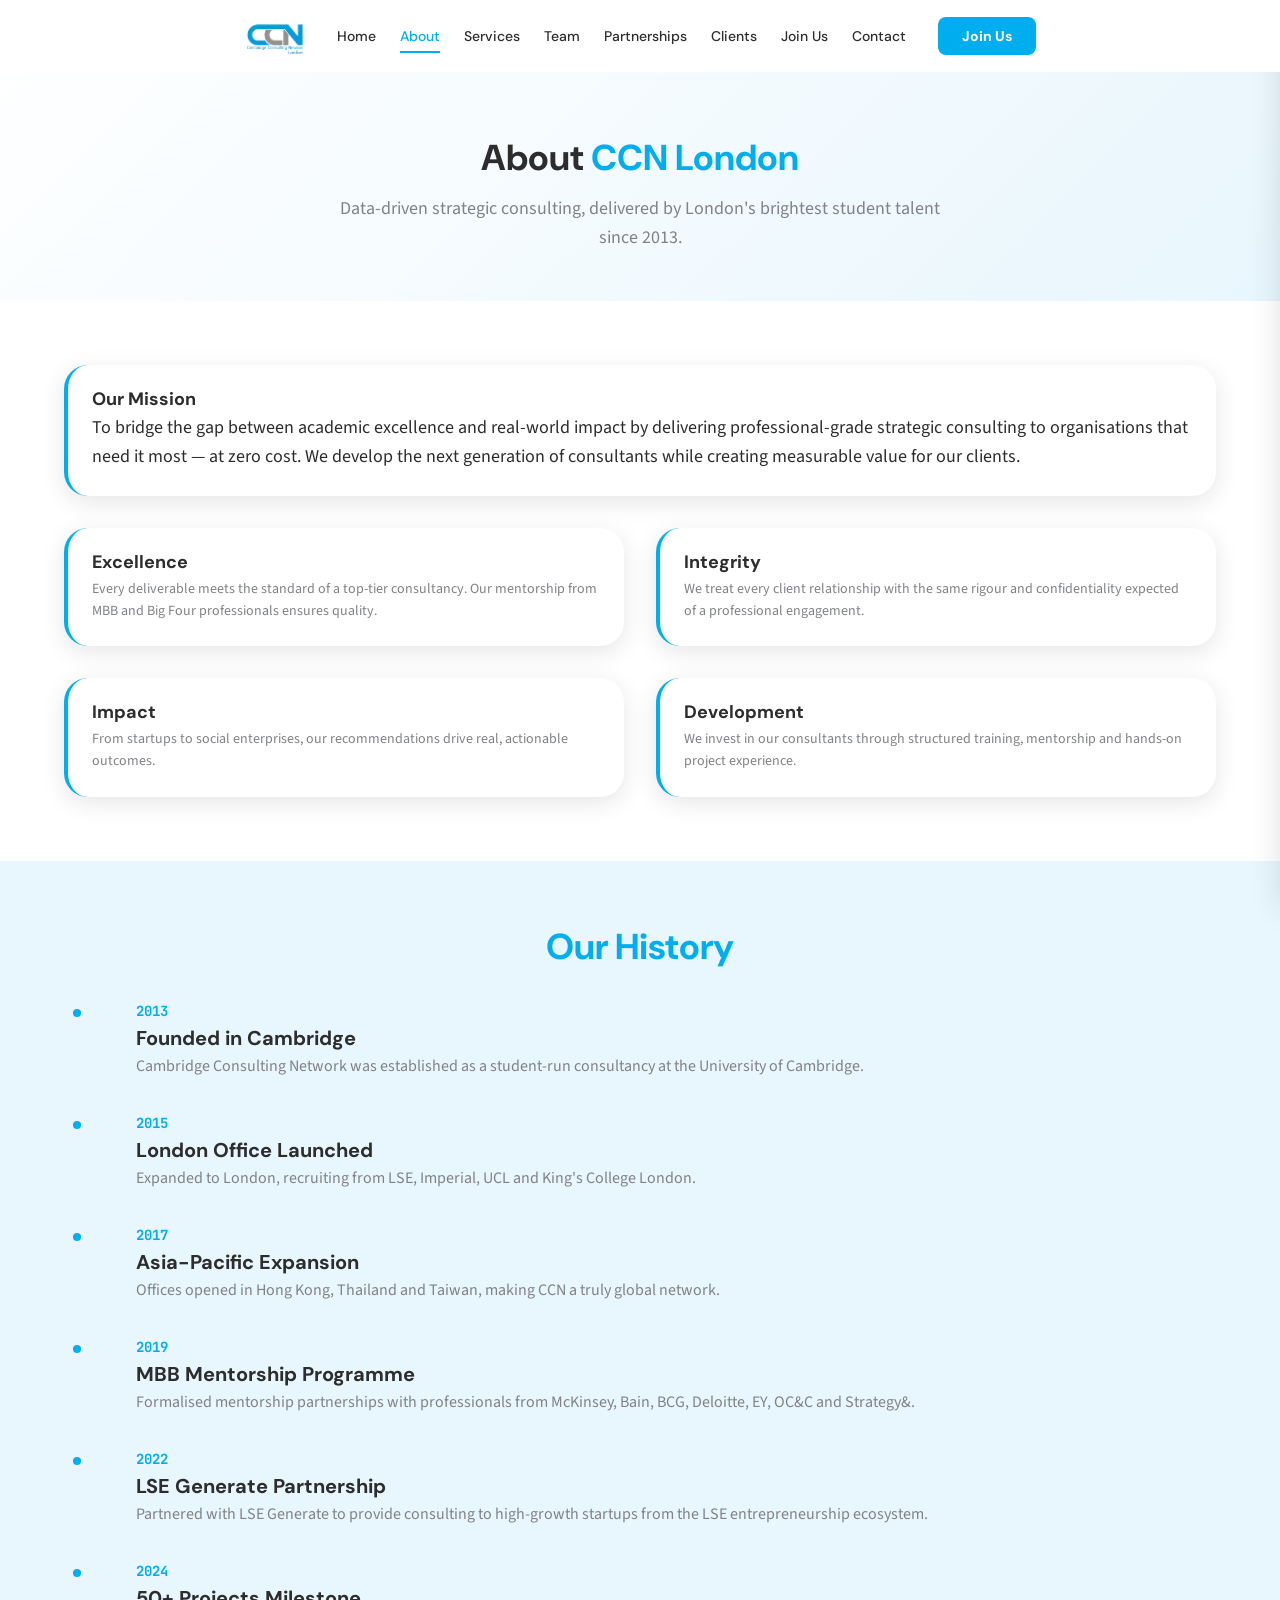
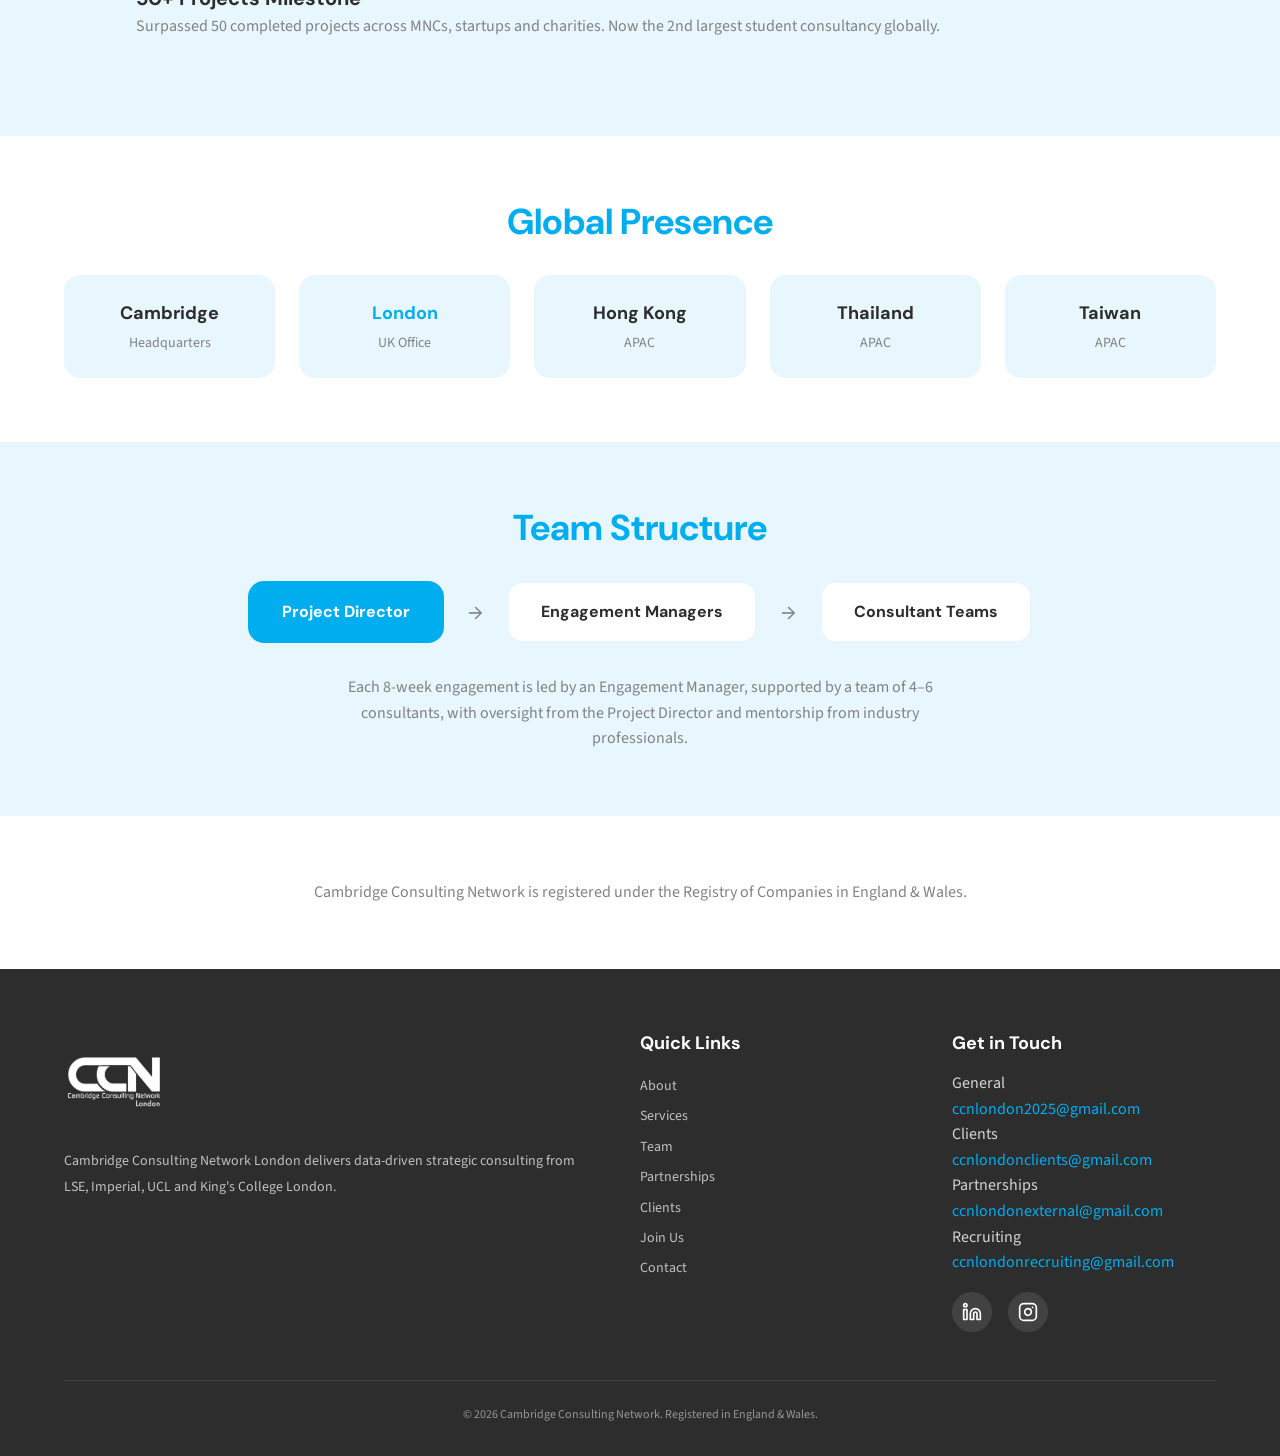
==== commit d97917e7: "Homepage redesign: video hero, updated stats, new cards, logo marquee, footer overhaul" ====
--- a/about.html
+++ b/about.html
@@ -20,7 +20,7 @@
   <header class="navbar navbar--animate" role="banner">
     <div class="navbar__inner">
       <a href="index.html" class="navbar__logo" aria-label="CCN London Home">
-        <img src="assets/img/logo-colour.svg" alt="CCN London logo" width="180" height="48">
+        <img src="assets/img/logo-colour.png" alt="CCN London logo" width="180" height="48">
       </a>
       <nav class="navbar__links" aria-label="Main navigation">
         <a href="index.html" class="navbar__link">Home</a>
@@ -181,13 +181,13 @@
 
   </main>
 
-  <!-- FOOTER -->
+  <!-- ════════════ FOOTER ════════════ -->
   <footer class="footer" role="contentinfo">
     <div class="container">
       <div class="footer__grid">
         <div>
-          <img src="assets/img/logo-white.svg" alt="CCN London" class="footer__logo" width="180" height="48">
-          <p class="footer__text">Cambridge Consulting Network is the 2nd largest student project-consultancy globally, delivering data-driven strategic consulting from London's top universities.</p>
+          <img src="assets/img/logo-white.png" alt="CCN London" class="footer__logo" width="120" height="120">
+          <p class="footer__text">Cambridge Consulting Network London delivers data-driven strategic consulting from LSE, Imperial, UCL and King's College London.</p>
         </div>
         <div>
           <h3 class="footer__heading">Quick Links</h3>
@@ -200,20 +200,27 @@
           <a href="contact.html" class="footer__link">Contact</a>
         </div>
         <div>
-          <h3 class="footer__heading">Contact</h3>
-          <a href="mailto:ccnlondonclients@gmail.com" class="footer__link">ccnlondonclients@gmail.com</a>
+          <h3 class="footer__heading">Get in Touch</h3>
+          <p class="footer__label">General</p>
+          <a href="mailto:ccnlondon2025@gmail.com" class="footer__email">ccnlondon2025@gmail.com</a>
+          <p class="footer__label">Clients</p>
+          <a href="mailto:ccnlondonclients@gmail.com" class="footer__email">ccnlondonclients@gmail.com</a>
+          <p class="footer__label">Partnerships</p>
+          <a href="mailto:ccnlondonexternal@gmail.com" class="footer__email">ccnlondonexternal@gmail.com</a>
+          <p class="footer__label">Recruiting</p>
+          <a href="mailto:ccnlondonrecruiting@gmail.com" class="footer__email">ccnlondonrecruiting@gmail.com</a>
           <div class="footer__socials">
-            <a href="#" class="footer__social-btn" aria-label="LinkedIn">
+            <a href="https://www.linkedin.com/company/cambridge-consulting-network-london/" target="_blank" rel="noopener noreferrer" class="footer__social-btn" aria-label="LinkedIn">
               <svg viewBox="0 0 24 24" fill="none" stroke="currentColor" stroke-width="2" stroke-linecap="round" stroke-linejoin="round"><path d="M16 8a6 6 0 0 1 6 6v7h-4v-7a2 2 0 0 0-2-2 2 2 0 0 0-2 2v7h-4v-7a6 6 0 0 1 6-6z"></path><rect x="2" y="9" width="4" height="12"></rect><circle cx="4" cy="4" r="2"></circle></svg>
             </a>
-            <a href="#" class="footer__social-btn" aria-label="Instagram">
+            <a href="https://www.instagram.com/ccnlondon" target="_blank" rel="noopener noreferrer" class="footer__social-btn" aria-label="Instagram">
               <svg viewBox="0 0 24 24" fill="none" stroke="currentColor" stroke-width="2" stroke-linecap="round" stroke-linejoin="round"><rect x="2" y="2" width="20" height="20" rx="5" ry="5"></rect><path d="M16 11.37A4 4 0 1 1 12.63 8 4 4 0 0 1 16 11.37z"></path><line x1="17.5" y1="6.5" x2="17.51" y2="6.5"></line></svg>
             </a>
           </div>
         </div>
       </div>
       <div class="footer__bottom">
-        <p>&copy; 2026 Cambridge Consulting Network. Registered under the Registry of Companies in England &amp; Wales.</p>
+        <p>&copy; 2026 Cambridge Consulting Network. Registered in England &amp; Wales.</p>
       </div>
     </div>
   </footer>
--- a/css/styles.css
+++ b/css/styles.css
@@ -162,7 +162,8 @@
 .navbar__inner {
   display: flex;
   align-items: center;
-  justify-content: space-between;
+  justify-content: center;
+  gap: var(--space-xl);
   width: 100%;
   max-width: var(--max-width);
   margin: 0 auto;
@@ -174,8 +175,10 @@
 }
 
 .navbar__logo img {
-  height: 40px;
-  width: auto;
+  width: 60px;
+  height: auto;
+  position: relative;
+  top: 4px;
 }
 
 .navbar__links {
@@ -330,7 +333,22 @@
 .hero__content {
   position: relative;
   z-index: 2;
-  max-width: 720px;
+  text-align: center;
+  max-width: 680px;
+  display: flex;
+  flex-direction: column;
+  align-items: center;
+  gap: var(--space-md);
+}
+
+.hero__logo {
+  width: 200px;
+  height: 200px;
+  margin: 0 auto -40px;
+  display: block;
+  object-fit: contain;
+  opacity: 0;
+  animation: fadeUp 0.6s var(--ease-out) 0.1s forwards;
 }
 
 .hero__headline {
@@ -349,7 +367,7 @@
   font-family: var(--font-body);
   font-size: var(--text-lg);
   color: var(--ccn-grey);
-  margin-bottom: var(--space-xl);
+  margin: 0 auto var(--space-sm);
 }
 
 .hero__ctas {
@@ -430,33 +448,34 @@
    STATISTICS COUNTER
    ============================================================ */
 .stats {
-  background: var(--ccn-light);
+  background: var(--ccn-white);
   padding: var(--space-2xl) 0;
+  border-bottom: 1px solid rgba(0, 174, 239, 0.1);
 }
 
 .stats__grid {
   display: grid;
   grid-template-columns: repeat(4, 1fr);
   gap: var(--space-xl);
+}
+
+.stats__item {
   text-align: center;
-}
-
-.stats__item {
-  padding: var(--space-lg);
+  padding: var(--space-lg) var(--space-md);
 }
 
 .stats__number {
+  font-family: var(--font-display);
+  font-size: var(--text-5xl);
+  font-weight: 700;
+  color: var(--ccn-cyan);
+  margin-bottom: var(--space-xs);
+  line-height: 1;
+}
+
+.stats__label {
   font-family: var(--font-mono);
-  font-size: var(--text-5xl);
-  font-weight: 700;
-  color: var(--ccn-cyan);
-  line-height: 1;
-  margin-bottom: var(--space-sm);
-}
-
-.stats__label {
-  font-family: var(--font-body);
-  font-size: var(--text-sm);
+  font-size: var(--text-xs);
   text-transform: uppercase;
   letter-spacing: 2px;
   color: var(--ccn-grey);
@@ -473,35 +492,37 @@
 
 .card {
   background: var(--ccn-white);
-  border: 1px solid #e5e7eb;
+  border: none;
+  border-left: 4px solid var(--ccn-cyan);
   border-radius: var(--radius-lg);
-  padding: var(--space-xl);
-  transition: transform 0.3s var(--ease-out), box-shadow 0.3s var(--ease-out), border-left 0.3s ease;
+  padding: var(--space-lg) var(--space-lg);
+  box-shadow: 0 6px 24px rgba(0, 0, 0, 0.1);
+  transition: transform 0.3s var(--ease-out), box-shadow 0.3s var(--ease-out);
   position: relative;
 }
 
 .card:hover {
   transform: translateY(-4px);
-  box-shadow: var(--shadow-lg);
-  border-left: 3px solid var(--ccn-cyan);
+  box-shadow: 0 16px 30px rgba(0, 0, 0, 0.14);
 }
 
 .card__icon {
-  width: 48px;
-  height: 48px;
+  width: 40px;
+  height: 40px;
   color: var(--ccn-cyan);
-  margin-bottom: var(--space-md);
+  margin-bottom: var(--space-sm);
 }
 
 .card__title {
   font-family: var(--font-display);
-  font-size: var(--text-xl);
-  font-weight: 700;
-  margin-bottom: var(--space-sm);
+  font-size: var(--text-lg);
+  font-weight: 700;
+  margin-bottom: var(--space-xs);
+  color: var(--ccn-dark);
 }
 
 .card__text {
-  font-size: var(--text-base);
+  font-size: var(--text-sm);
   color: var(--ccn-grey);
   line-height: 1.6;
 }
@@ -516,32 +537,33 @@
 
 .partners__heading {
   text-align: center;
-  margin-bottom: var(--space-xl);
+  margin-bottom: var(--space-2xl);
 }
 
 .partners__track-wrapper {
   overflow: hidden;
+  width: 100%;
 }
 
 .partners__track {
   display: flex;
   align-items: center;
-  gap: var(--space-2xl);
-  justify-content: center;
-  flex-wrap: wrap;
+  gap: 5rem;
+  width: max-content;
+  animation: marquee 35s linear infinite;
 }
 
 .partners__logo {
-  height: 48px;
+  height: 80px;
   width: auto;
-  filter: grayscale(100%);
-  opacity: 0.6;
-  transition: filter 0.3s ease, opacity 0.3s ease;
+  max-width: 160px;
+  object-fit: contain;
+  filter: none;
+  opacity: 0.8;
   flex-shrink: 0;
 }
 
 .partners__logo:hover {
-  filter: grayscale(0%);
   opacity: 1;
 }
 
@@ -604,8 +626,10 @@
 }
 
 .footer__logo {
-  height: 36px;
+  height: 100px;
+  width: auto;
   margin-bottom: var(--space-md);
+  object-fit: contain;
 }
 
 .footer__link {
@@ -1139,6 +1163,188 @@
 }
 
 /* ============================================================
+   VALUE PROPOSITIONS BACKGROUND
+   ============================================================ */
+section[aria-label="Value propositions"] {
+  background: linear-gradient(165deg, #f0f9ff 0%, #f8fcff 40%, #eef7fe 100%);
+  position: relative;
+  padding: var(--space-2xl) 0;
+}
+
+section[aria-label="Value propositions"]::before {
+  content: '';
+  position: absolute;
+  inset: 0;
+  background-image: radial-gradient(rgba(0, 174, 239, 0.04) 1px, transparent 1px);
+  background-size: 28px 28px;
+  pointer-events: none;
+}
+
+/* ============================================================
+   HERO REDESIGN — Video background
+   ============================================================ */
+
+.hero {
+  position: relative;
+  min-height: 100vh;
+  display: flex;
+  align-items: center;
+  justify-content: center;
+  overflow: hidden;
+  padding: var(--space-3xl) var(--space-xl);
+}
+
+/* Video container */
+.hero__video-wrap {
+  position: absolute;
+  inset: 0;
+  z-index: 0;
+}
+
+.hero__video {
+  width: 100%;
+  height: 100%;
+  object-fit: cover;
+  filter: blur(1px) brightness(0.85);
+}
+
+/* Overlay for text legibility */
+.hero__video-overlay {
+  position: absolute;
+  inset: 0;
+  background: linear-gradient(
+    180deg,
+    rgba(129, 211, 255, 0.443) 0%,
+    rgba(115, 157, 179, 0.4) 50%,
+    rgba(26, 26, 26, 0.6) 100%
+  );
+}
+
+/* Remove old SVG accent */
+.hero__accent { display: none; }
+
+/* Remove old gradient orbs */
+.hero__bg-pattern,
+.hero__gradient-orb { display: none; }
+
+/* Content */
+.hero__content {
+  position: relative;
+  z-index: 2;
+  text-align: center;
+  max-width: 800px;
+  gap: var(--space-xs);
+}
+
+/* Headline */
+.hero__headline {
+  font-family: var(--font-display);
+  font-size: clamp(2.5rem, 7vw, 5rem);
+  font-weight: 700;
+  line-height: 1.1;
+  color: var(--ccn-white);
+  letter-spacing: -0.02em;
+  margin-bottom: var(--space-lg);
+  text-shadow: 0 4px 30px rgba(0, 0, 0, 0.5), 0 1px 3px rgba(0, 0, 0, 0.3);
+  opacity: 0;
+  transform: translateY(20px);
+  animation: fadeUp 0.6s var(--ease-out) 0.2s forwards;
+}
+
+
+.hero__headline span {
+  color: var(--ccn-white);
+}
+
+/* Subheadline */
+.hero__subheadline {
+  font-family: var(--font-body);
+  font-size: var(--text-lg);
+  line-height: 1.6;
+  color: rgba(255, 255, 255, 0.85);
+  max-width: 600px;
+  margin: 0 auto var(--space-xl);
+  text-shadow: 0 1px 10px rgba(0, 0, 0, 0.3);
+  opacity: 0;
+  transform: translateY(20px);
+  animation: fadeUp 0.6s var(--ease-out) 0.4s forwards;
+}
+
+/* CTAs */
+.hero__ctas {
+  display: flex;
+  gap: var(--space-md);
+  justify-content: center;
+  flex-wrap: wrap;
+  opacity: 0;
+  animation: fadeIn 0.6s var(--ease-out) 0.6s forwards;
+}
+
+/* Light outline button for dark/video backgrounds */
+.btn--hero {
+  display: inline-flex;
+  align-items: center;
+  justify-content: center;
+  min-width: 200px;
+  padding: var(--space-md) var(--space-xl);
+  font-family: var(--font-display);
+  font-weight: 600;
+  font-size: var(--text-base);
+  border-radius: var(--radius-sm);
+  text-decoration: none;
+  transition: all 0.3s var(--ease-out);
+  background: var(--ccn-cyan);
+  color: var(--ccn-white);
+  border: 2px solid var(--ccn-cyan);
+}
+
+.btn--hero:hover {
+  background: rgba(255, 255, 255, 0.2);
+  border-color: var(--ccn-white);
+  color: var(--ccn-white);
+  transform: translateY(-2px);
+  box-shadow: 0 8px 25px rgba(0, 0, 0, 0.3);
+}
+
+.btn--hero-outline {
+  background: rgba(255, 255, 255, 0.1);
+  border: 2px solid rgba(255, 255, 255, 0.5);
+  color: var(--ccn-white);
+  backdrop-filter: blur(4px);
+  -webkit-backdrop-filter: blur(4px);
+}
+
+.btn--hero-outline:hover {
+  background: var(--ccn-cyan);
+  border-color: var(--ccn-cyan);
+  color: var(--ccn-white);
+  transform: translateY(-2px);
+  box-shadow: 0 8px 25px rgba(0, 0, 0, 0.3);
+}
+
+/* ============================================================
+   RESPONSIVE — Hero
+   ============================================================ */
+@media (max-width: 639px) {
+  .hero {
+    padding: var(--space-2xl) var(--space-md);
+    min-height: 85vh;
+  }
+
+  .hero__headline {
+    font-size: clamp(2rem, 10vw, 3rem);
+  }
+
+  .hero__subheadline {
+    font-size: var(--text-base);
+  }
+
+  .hero__video {
+    filter: blur(1px) brightness(0.8);
+  }
+}
+
+/* ============================================================
    RESPONSIVE
    ============================================================ */
 
@@ -1205,4 +1411,14 @@
     flex-wrap: nowrap;
     justify-content: flex-start;
   }
-}
+
+  .hero__logo {
+  width: 120px;
+}
+
+.btn--hero {
+  min-width: 160px;
+  font-size: var(--text-sm);
+}
+
+}
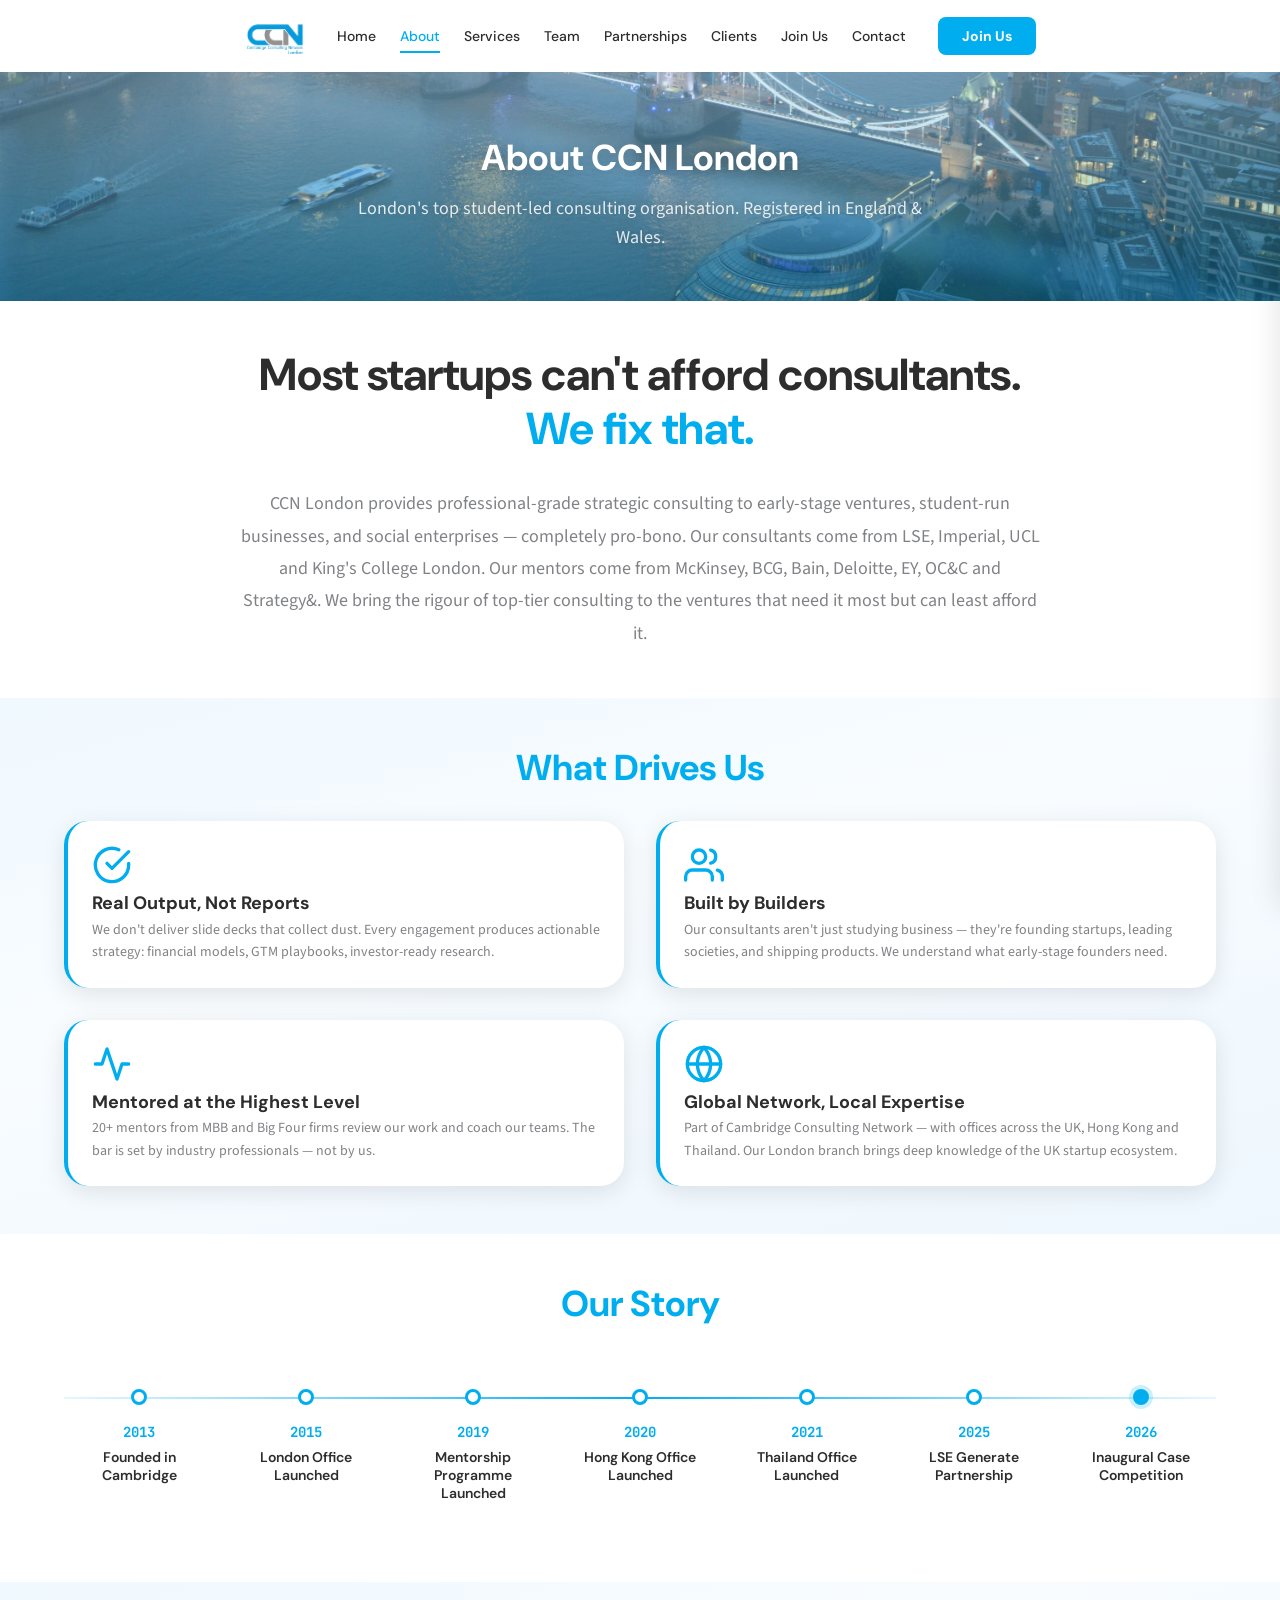
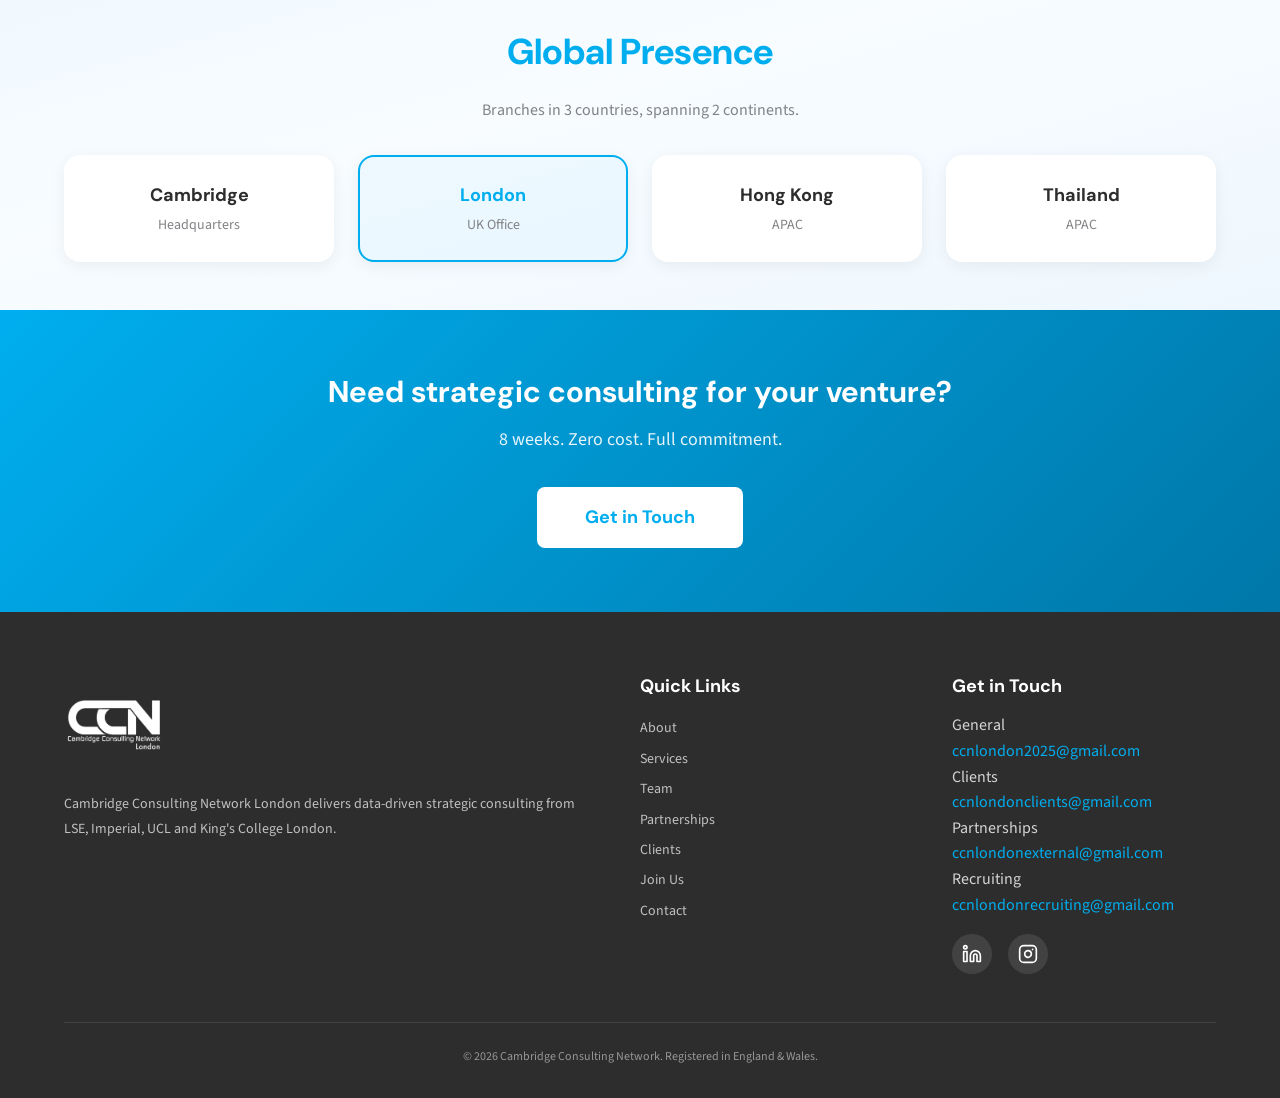
==== commit 7a47ea52: "New Edits" ====
--- a/about.html
+++ b/about.html
@@ -4,9 +4,9 @@
   <meta charset="UTF-8">
   <meta name="viewport" content="width=device-width, initial-scale=1.0">
   <title>About — CCN London</title>
-  <meta name="description" content="Learn about Cambridge Consulting Network London — our mission, history, global presence and team structure.">
+  <meta name="description" content="Learn about Cambridge Consulting Network London — London's top student-led consulting organisation, delivering strategic consulting to startups since 2015.">
   <meta property="og:title" content="About — CCN London">
-  <meta property="og:description" content="Cambridge Consulting Network London — our mission, history and global presence since 2013.">
+  <meta property="og:description" content="Cambridge Consulting Network London — student-led strategic consulting for startups since 2015.">
   <meta property="og:type" content="website">
   <meta name="twitter:card" content="summary">
   <meta name="twitter:title" content="About — CCN London">
@@ -16,7 +16,6 @@
 
   <a class="skip-link" href="#main-content">Skip to content</a>
 
-  <!-- NAVBAR -->
   <header class="navbar navbar--animate" role="banner">
     <div class="navbar__inner">
       <a href="index.html" class="navbar__logo" aria-label="CCN London Home">
@@ -53,135 +52,151 @@
 
   <main id="main-content">
 
-    <!-- Page Header -->
+    <!-- Standard Page Header -->
     <section class="page-header">
       <div class="container">
         <h1 class="page-header__title">About <span class="text-cyan">CCN London</span></h1>
-        <p class="page-header__subtitle">Data-driven strategic consulting, delivered by London's brightest student talent since 2013.</p>
-      </div>
-    </section>
-
-    <!-- Mission & Values -->
-    <section class="section" aria-label="Mission and values">
-      <div class="container">
+        <p class="page-header__subtitle">London's top student-led consulting organisation. Registered in England &amp; Wales.</p>
+      </div>
+    </section>
+
+    <!-- Mission -->
+    <section class="section" aria-label="Our mission" style="padding: var(--space-2xl) 0;">
+      <div class="container">
+        <div class="about-mission">
+          <h2 class="about-mission__heading">Most startups can't afford consultants.<br><span class="text-cyan">We fix that.</span></h2>
+          <p class="about-mission__text">CCN London provides professional-grade strategic consulting to early-stage ventures, student-run businesses, and social enterprises — completely pro-bono. Our consultants come from LSE, Imperial, UCL and King's College London. Our mentors come from McKinsey, BCG, Bain, Deloitte, EY, OC&amp;C and Strategy&amp;. We bring the rigour of top-tier consulting to the ventures that need it most but can least afford it.</p>
+        </div>
+      </div>
+    </section>
+
+    <!-- What Drives Us -->
+    <section class="section" aria-label="What drives us" style="background: linear-gradient(165deg, #f0f9ff 0%, #f8fcff 40%, #eef7fe 100%); padding: var(--space-2xl) 0;">
+      <div class="container">
+        <h2 class="text-cyan mb-xl" style="text-align:center;">What Drives Us</h2>
         <div class="cards__grid">
-          <div class="card reveal" style="grid-column: span 2;">
-            <h2 class="card__title text-cyan">Our Mission</h2>
-            <p class="card__text" style="font-size: var(--text-lg); color: var(--ccn-dark);">To bridge the gap between academic excellence and real-world impact by delivering professional-grade strategic consulting to organisations that need it most — at zero cost. We develop the next generation of consultants while creating measurable value for our clients.</p>
+          <div class="card reveal">
+            <svg class="card__icon" viewBox="0 0 24 24" fill="none" stroke="currentColor" stroke-width="2" stroke-linecap="round" stroke-linejoin="round" aria-hidden="true">
+              <path d="M22 11.08V12a10 10 0 1 1-5.93-9.14"></path>
+              <polyline points="22 4 12 14.01 9 11.01"></polyline>
+            </svg>
+            <h3 class="card__title">Real Output, Not Reports</h3>
+            <p class="card__text">We don't deliver slide decks that collect dust. Every engagement produces actionable strategy: financial models, GTM playbooks, investor-ready research.</p>
           </div>
           <div class="card reveal reveal--delay-1">
-            <h3 class="card__title">Excellence</h3>
-            <p class="card__text">Every deliverable meets the standard of a top-tier consultancy. Our mentorship from MBB and Big Four professionals ensures quality.</p>
+            <svg class="card__icon" viewBox="0 0 24 24" fill="none" stroke="currentColor" stroke-width="2" stroke-linecap="round" stroke-linejoin="round" aria-hidden="true">
+              <path d="M17 21v-2a4 4 0 0 0-4-4H5a4 4 0 0 0-4 4v2"></path>
+              <circle cx="9" cy="7" r="4"></circle>
+              <path d="M23 21v-2a4 4 0 0 0-3-3.87"></path>
+              <path d="M16 3.13a4 4 0 0 1 0 7.75"></path>
+            </svg>
+            <h3 class="card__title">Built by Builders</h3>
+            <p class="card__text">Our consultants aren't just studying business — they're founding startups, leading societies, and shipping products. We understand what early-stage founders need.</p>
           </div>
           <div class="card reveal reveal--delay-2">
-            <h3 class="card__title">Integrity</h3>
-            <p class="card__text">We treat every client relationship with the same rigour and confidentiality expected of a professional engagement.</p>
+            <svg class="card__icon" viewBox="0 0 24 24" fill="none" stroke="currentColor" stroke-width="2" stroke-linecap="round" stroke-linejoin="round" aria-hidden="true">
+              <polyline points="22 12 18 12 15 21 9 3 6 12 2 12"></polyline>
+            </svg>
+            <h3 class="card__title">Mentored at the Highest Level</h3>
+            <p class="card__text">20+ mentors from MBB and Big Four firms review our work and coach our teams. The bar is set by industry professionals — not by us.</p>
           </div>
           <div class="card reveal reveal--delay-3">
-            <h3 class="card__title">Impact</h3>
-            <p class="card__text">From startups to social enterprises, our recommendations drive real, actionable outcomes.</p>
-          </div>
-          <div class="card reveal reveal--delay-4">
-            <h3 class="card__title">Development</h3>
-            <p class="card__text">We invest in our consultants through structured training, mentorship and hands-on project experience.</p>
-          </div>
-        </div>
-      </div>
-    </section>
-
-    <!-- History Timeline -->
-    <section class="section bg-light" aria-label="Our history">
-      <div class="container">
-        <h2 class="text-cyan mb-xl" style="text-align:center;">Our History</h2>
-        <div class="timeline">
-          <div class="timeline__item reveal">
-            <div class="timeline__year">2013</div>
-            <h3 class="timeline__title">Founded in Cambridge</h3>
-            <p class="timeline__text">Cambridge Consulting Network was established as a student-run consultancy at the University of Cambridge.</p>
-          </div>
-          <div class="timeline__item reveal reveal--delay-1">
-            <div class="timeline__year">2015</div>
-            <h3 class="timeline__title">London Office Launched</h3>
-            <p class="timeline__text">Expanded to London, recruiting from LSE, Imperial, UCL and King's College London.</p>
-          </div>
-          <div class="timeline__item reveal reveal--delay-2">
-            <div class="timeline__year">2017</div>
-            <h3 class="timeline__title">Asia-Pacific Expansion</h3>
-            <p class="timeline__text">Offices opened in Hong Kong, Thailand and Taiwan, making CCN a truly global network.</p>
-          </div>
-          <div class="timeline__item reveal reveal--delay-3">
-            <div class="timeline__year">2019</div>
-            <h3 class="timeline__title">MBB Mentorship Programme</h3>
-            <p class="timeline__text">Formalised mentorship partnerships with professionals from McKinsey, Bain, BCG, Deloitte, EY, OC&amp;C and Strategy&amp;.</p>
-          </div>
-          <div class="timeline__item reveal reveal--delay-4">
-            <div class="timeline__year">2022</div>
-            <h3 class="timeline__title">LSE Generate Partnership</h3>
-            <p class="timeline__text">Partnered with LSE Generate to provide consulting to high-growth startups from the LSE entrepreneurship ecosystem.</p>
-          </div>
-          <div class="timeline__item reveal reveal--delay-5">
-            <div class="timeline__year">2024</div>
-            <h3 class="timeline__title">50+ Projects Milestone</h3>
-            <p class="timeline__text">Surpassed 50 completed projects across MNCs, startups and charities. Now the 2nd largest student consultancy globally.</p>
+            <svg class="card__icon" viewBox="0 0 24 24" fill="none" stroke="currentColor" stroke-width="2" stroke-linecap="round" stroke-linejoin="round" aria-hidden="true">
+              <circle cx="12" cy="12" r="10"></circle>
+              <line x1="2" y1="12" x2="22" y2="12"></line>
+              <path d="M12 2a15.3 15.3 0 0 1 4 10 15.3 15.3 0 0 1-4 10 15.3 15.3 0 0 1-4-10 15.3 15.3 0 0 1 4-10z"></path>
+            </svg>
+            <h3 class="card__title">Global Network, Local Expertise</h3>
+            <p class="card__text">Part of Cambridge Consulting Network — with offices across the UK, Hong Kong and Thailand. Our London branch brings deep knowledge of the UK startup ecosystem.</p>
+          </div>
+        </div>
+      </div>
+    </section>
+
+    <!-- Our Story Timeline -->
+    <section class="section" aria-label="Our history" style="padding: var(--space-2xl) 0;">
+      <div class="container">
+        <h2 class="text-cyan mb-xl" style="text-align:center;">Our Story</h2>
+        <div class="h-timeline">
+          <div class="h-timeline__track"></div>
+          <div class="h-timeline__items">
+            <div class="h-timeline__item reveal">
+              <div class="h-timeline__dot"></div>
+              <div class="h-timeline__year">2013</div>
+              <div class="h-timeline__title">Founded in Cambridge</div>
+            </div>
+            <div class="h-timeline__item reveal reveal--delay-1">
+              <div class="h-timeline__dot"></div>
+              <div class="h-timeline__year">2015</div>
+              <div class="h-timeline__title">London Office Launched</div>
+            </div>
+            <div class="h-timeline__item reveal reveal--delay-2">
+              <div class="h-timeline__dot"></div>
+              <div class="h-timeline__year">2019</div>
+              <div class="h-timeline__title">Mentorship Programme Launched</div>
+            </div>
+            <div class="h-timeline__item reveal reveal--delay-3">
+              <div class="h-timeline__dot"></div>
+              <div class="h-timeline__year">2020</div>
+              <div class="h-timeline__title">Hong Kong Office Launched</div>
+            </div>
+            <div class="h-timeline__item reveal reveal--delay-4">
+              <div class="h-timeline__dot"></div>
+              <div class="h-timeline__year">2021</div>
+              <div class="h-timeline__title">Thailand Office Launched</div>
+            </div>
+            <div class="h-timeline__item reveal reveal--delay-5">
+              <div class="h-timeline__dot"></div>
+              <div class="h-timeline__year">2025</div>
+              <div class="h-timeline__title">LSE Generate Partnership</div>
+            </div>
+            <div class="h-timeline__item reveal reveal--delay-5">
+              <div class="h-timeline__dot h-timeline__dot--active"></div>
+              <div class="h-timeline__year">2026</div>
+              <div class="h-timeline__title">Inaugural Case Competition</div>
+            </div>
           </div>
         </div>
       </div>
     </section>
 
     <!-- Global Presence -->
-    <section class="section" aria-label="Global presence">
-      <div class="container">
-        <h2 class="text-cyan mb-xl" style="text-align:center;">Global Presence</h2>
+    <section class="section" aria-label="Global presence" style="background: linear-gradient(165deg, #f0f9ff 0%, #f8fcff 40%, #eef7fe 100%); padding: var(--space-2xl) 0;">
+      <div class="container">
+        <h2 class="text-cyan mb-lg" style="text-align:center;">Global Presence</h2>
+        <p style="text-align:center; color: var(--ccn-grey); margin-bottom: var(--space-xl); max-width: 500px; margin-left: auto; margin-right: auto;">Branches in 3 countries, spanning 2 continents.</p>
         <div class="presence__grid">
-          <div class="presence__item reveal">
+          <div class="presence__item presence__item--pop reveal">
             <div class="presence__city">Cambridge</div>
             <div class="presence__label">Headquarters</div>
           </div>
-          <div class="presence__item reveal reveal--delay-1">
-            <div class="presence__city text-cyan">London</div>
+          <div class="presence__item presence__item--pop presence__item--active reveal reveal--delay-1">
+            <div class="presence__city">London</div>
             <div class="presence__label">UK Office</div>
           </div>
-          <div class="presence__item reveal reveal--delay-2">
+          <div class="presence__item presence__item--pop reveal reveal--delay-2">
             <div class="presence__city">Hong Kong</div>
             <div class="presence__label">APAC</div>
           </div>
-          <div class="presence__item reveal reveal--delay-3">
+          <div class="presence__item presence__item--pop reveal reveal--delay-3">
             <div class="presence__city">Thailand</div>
             <div class="presence__label">APAC</div>
           </div>
-          <div class="presence__item reveal reveal--delay-4">
-            <div class="presence__city">Taiwan</div>
-            <div class="presence__label">APAC</div>
-          </div>
-        </div>
-      </div>
-    </section>
-
-    <!-- Team Structure -->
-    <section class="section bg-light" aria-label="Team structure">
-      <div class="container">
-        <h2 class="text-cyan mb-xl" style="text-align:center;">Team Structure</h2>
-        <div class="org-flow">
-          <div class="org-flow__item org-flow__item--primary">Project Director</div>
-          <div class="org-flow__arrow" aria-hidden="true">&rarr;</div>
-          <div class="org-flow__item">Engagement Managers</div>
-          <div class="org-flow__arrow" aria-hidden="true">&rarr;</div>
-          <div class="org-flow__item">Consultant Teams</div>
-        </div>
-        <p style="text-align:center; color: var(--ccn-grey); margin-top: var(--space-lg); max-width: 600px; margin-left: auto; margin-right: auto;">Each 8-week engagement is led by an Engagement Manager, supported by a team of 4&ndash;6 consultants, with oversight from the Project Director and mentorship from industry professionals.</p>
-      </div>
-    </section>
-
-    <!-- Legal -->
-    <section class="section" aria-label="Legal information">
-      <div class="container" style="text-align:center;">
-        <p class="text-grey">Cambridge Consulting Network is registered under the Registry of Companies in England &amp; Wales.</p>
+        </div>
+      </div>
+    </section>
+
+    <!-- CTA -->
+    <section class="cta-banner" aria-label="Call to action">
+      <div class="container">
+        <h2 class="cta-banner__heading">Need strategic consulting for your venture?</h2>
+        <p class="cta-banner__text">8 weeks. Zero cost. Full commitment.</p>
+        <a href="contact.html" class="btn btn--white btn--large">Get in Touch</a>
       </div>
     </section>
 
   </main>
 
-  <!-- ════════════ FOOTER ════════════ -->
   <footer class="footer" role="contentinfo">
     <div class="container">
       <div class="footer__grid">
@@ -227,4 +242,4 @@
 
   <script src="js/main.js"></script>
 </body>
-</html>
+</html>
--- a/css/styles.css
+++ b/css/styles.css
@@ -684,80 +684,225 @@
    ============================================================ */
 .page-header {
   padding: calc(var(--nav-height) + var(--space-3xl)) 0 var(--space-2xl);
-  background: linear-gradient(135deg, var(--ccn-white) 0%, var(--ccn-light) 100%);
   text-align: center;
+  position: relative;
+  overflow: hidden;
+  background: url('../assets/img/londonbanner.jpg') center 80%/cover no-repeat;
+}
+
+.page-header::before {
+  content: '';
+  position: absolute;
+  inset: 0;
+  background: linear-gradient(
+    180deg,
+    rgba(200, 230, 255, 0.5) 0%,
+    rgba(0, 140, 200, 0.35) 100%
+  );
+  backdrop-filter: blur(0px);
+  -webkit-backdrop-filter: blur(0px);
+}
+
+.page-header .container {
+  position: relative;
+  z-index: 1;
 }
 
 .page-header__title {
   font-size: var(--text-4xl);
   margin-bottom: var(--space-md);
+  color: var(--ccn-white);
+  text-shadow: 0 2px 16px rgba(0, 0, 0, 0.3);
+}
+
+.page-header__title .text-cyan {
+  color: var(--ccn-white);
 }
 
 .page-header__subtitle {
   font-size: var(--text-lg);
-  color: var(--ccn-grey);
+  color: rgba(255, 255, 255, 0.85);
   max-width: 600px;
   margin: 0 auto;
-}
-
-/* ============================================================
-   TIMELINE
-   ============================================================ */
-.timeline {
-  position: relative;
-  padding-left: var(--space-2xl);
-}
-
-.timeline::before {
+  text-shadow: 0 1px 8px rgba(0, 0, 0, 0.2);
+}
+
+/* ============================================================
+   HORIZONTAL TIMELINE
+   ============================================================ */
+.h-timeline {
+  position: relative;
+  padding: var(--space-xl) 0;
+}
+
+.h-timeline__items {
+  display: flex;
+  justify-content: space-between;
+  position: relative;
+  gap: var(--space-md);
+}
+
+.h-timeline__items::before {
   content: '';
   position: absolute;
-  left: 12px;
-  top: 0;
-  bottom: 0;
-  width: 2px;
-  background: var(--ccn-light);
-}
-
-.timeline__item {
-  position: relative;
-  margin-bottom: var(--space-xl);
-  padding-left: var(--space-lg);
-}
-
-.timeline__item::before {
-  content: '';
-  position: absolute;
-  left: calc(-1 * var(--space-2xl) + 6px);
-  top: 6px;
-  width: 14px;
-  height: 14px;
+  top: 8px;
+  left: 0;
+  right: 0;
+  height: 2px;
+  background: linear-gradient(90deg, var(--ccn-light) 0%, var(--ccn-cyan) 50%, var(--ccn-light) 100%);
+}
+
+.h-timeline__item {
+  display: flex;
+  flex-direction: column;
+  align-items: center;
+  text-align: center;
+  flex: 1;
+  position: relative;
+}
+
+.h-timeline__dot {
+  width: 16px;
+  height: 16px;
   border-radius: 50%;
+  background: var(--ccn-white);
+  border: 3px solid var(--ccn-cyan);
+  position: relative;
+  z-index: 1;
+  margin-bottom: var(--space-md);
+  transition: all 0.3s var(--ease-out);
+}
+
+.h-timeline__item:hover .h-timeline__dot {
   background: var(--ccn-cyan);
-  border: 3px solid var(--ccn-light);
-}
-
-.timeline__year {
+  transform: scale(1.3);
+}
+
+.h-timeline__dot--active {
+  background: var(--ccn-cyan);
+  box-shadow: 0 0 0 4px rgba(0, 174, 239, 0.2);
+}
+
+.h-timeline__year {
   font-family: var(--font-mono);
   font-size: var(--text-sm);
+  font-weight: 700;
   color: var(--ccn-cyan);
+  margin-bottom: var(--space-xs);
+}
+
+.h-timeline__title {
+  font-family: var(--font-display);
+  font-size: var(--text-sm);
+  font-weight: 600;
+  color: var(--ccn-dark);
+  max-width: 120px;
+  line-height: 1.3;
+}
+
+@media (max-width: 639px) {
+  .h-timeline__items {
+    flex-wrap: wrap;
+    justify-content: center;
+  }
+
+  .h-timeline__items::before {
+    display: none;
+  }
+
+  .h-timeline__item {
+    flex: 0 0 30%;
+    margin-bottom: var(--space-lg);
+  }
+}
+
+/* ============================================================
+   WEEK TIMELINE (services page)
+   ============================================================ */
+.week-timeline {
+  display: flex;
+  align-items: stretch;
+  gap: 4px;
+  margin: 0 auto;
+}
+
+.week-timeline__item {
+  flex: 1;
+  background: var(--ccn-white);
+  border-radius: var(--radius-sm);
+  padding: var(--space-xl) var(--space-md);
+  text-align: center;
+  box-shadow: 0 4px 16px rgba(0, 0, 0, 0.06);
+  transition: all 0.3s var(--ease-out);
+  border-top: 3px solid var(--ccn-cyan);
+}
+
+.week-timeline__item:hover {
+  transform: translateY(-4px);
+  box-shadow: 0 8px 24px rgba(0, 174, 239, 0.15);
+}
+
+.week-timeline__item--wide {
+  flex: 1.6;
+}
+
+.week-timeline__item--final {
+  border-top-color: var(--ccn-deep);
+  background: var(--ccn-cyan);
+}
+
+.week-timeline__item--final .week-timeline__num {
+  color: var(--ccn-white);
+}
+
+.week-timeline__item--final .week-timeline__label {
+  color: rgba(255, 255, 255, 0.9);
+}
+
+.week-timeline__num {
+  font-family: var(--font-mono);
+  font-size: var(--text-2xl);
   font-weight: 700;
+  color: var(--ccn-cyan);
   margin-bottom: var(--space-xs);
 }
 
-.timeline__title {
-  font-family: var(--font-display);
-  font-size: var(--text-xl);
-  font-weight: 700;
+.week-timeline__label {
+  font-family: var(--font-display);
+  font-size: var(--text-sm);
+  font-weight: 600;
+  color: var(--ccn-dark);
+  line-height: 1.3;
   margin-bottom: var(--space-xs);
 }
 
-.timeline__text {
+.week-timeline__desc {
+  font-size: var(--text-sm);
   color: var(--ccn-grey);
-  font-size: var(--text-base);
-}
-
-/* ============================================================
-   TEAM CARDS
+  line-height: 1.5;
+  margin-top: var(--space-xs);
+}
+
+.week-timeline__item--final .week-timeline__desc {
+  color: rgba(255, 255, 255, 0.75);
+}
+
+@media (max-width: 639px) {
+  .week-timeline {
+    flex-wrap: wrap;
+  }
+
+  .week-timeline__item {
+    flex: 0 0 calc(33% - 4px);
+  }
+
+  .week-timeline__item--wide {
+    flex: 0 0 calc(33% - 4px);
+  }
+}
+
+/* ============================================================
+   TEAM PAGE
    ============================================================ */
 .team__filters {
   display: flex;
@@ -767,7 +912,7 @@
   flex-wrap: wrap;
 }
 
-.team__filter-btn {
+.team__tab {
   font-family: var(--font-display);
   font-size: var(--text-sm);
   font-weight: 600;
@@ -776,10 +921,12 @@
   border: 2px solid var(--ccn-light);
   color: var(--ccn-grey);
   transition: all 0.2s ease;
-}
-
-.team__filter-btn:hover,
-.team__filter-btn--active {
+  cursor: pointer;
+  background: none;
+}
+
+.team__tab:hover,
+.team__tab--active {
   background: var(--ccn-cyan);
   color: var(--ccn-white);
   border-color: var(--ccn-cyan);
@@ -787,30 +934,32 @@
 
 .team__grid {
   display: grid;
-  grid-template-columns: repeat(auto-fill, minmax(260px, 1fr));
-  gap: var(--space-xl);
+  grid-template-columns: repeat(auto-fill, minmax(220px, 1fr));
+  gap: var(--space-lg);
 }
 
 .team-card {
-  background: var(--ccn-white);
-  border: 1px solid #e5e7eb;
+  background: #edf4fb;
+  border: 1px solid #d4e4f0;
   border-radius: var(--radius-md);
-  padding: var(--space-xl);
+  padding: var(--space-lg);
   text-align: center;
-  transition: transform 0.3s var(--ease-out), box-shadow 0.3s var(--ease-out), border-left 0.3s ease;
+  box-shadow: 0 2px 8px rgba(0, 0, 0, 0.04);
+  transition: all 0.3s var(--ease-out);
   position: relative;
   overflow: hidden;
+  cursor: pointer;
 }
 
 .team-card:hover {
   transform: translateY(-4px);
-  box-shadow: var(--shadow-lg);
-  border-left: 3px solid var(--ccn-cyan);
+  box-shadow: 0 16px 40px rgba(0, 0, 0, 0.12);
+  border-color: var(--ccn-cyan);
 }
 
 .team-card__photo {
-  width: 80px;
-  height: 80px;
+  width: 100px;
+  height: 100px;
   border-radius: 50%;
   margin: 0 auto var(--space-md);
   background: var(--ccn-light);
@@ -819,9 +968,10 @@
 
 .team-card__name {
   font-family: var(--font-display);
-  font-size: var(--text-lg);
+  font-size: var(--text-base);
   font-weight: 700;
   margin-bottom: var(--space-xs);
+  color: var(--ccn-dark);
 }
 
 .team-card__role {
@@ -831,27 +981,47 @@
   margin-bottom: var(--space-xs);
 }
 
+.team-card__team {
+  font-size: var(--text-sm);
+  color: var(--ccn-grey);
+}
+
 .team-card__university {
   font-size: var(--text-sm);
   color: var(--ccn-grey);
 }
 
+.team__section-title {
+  font-family: var(--font-display);
+  font-size: var(--text-lg);
+  font-weight: 600;
+  color: var(--ccn-cyan);
+  margin-top: var(--space-xl);
+  margin-bottom: var(--space-lg);
+  padding-bottom: var(--space-sm);
+  border-bottom: 2px solid rgba(0, 174, 239, 0.15);
+}
+
+.team__section-title:first-child {
+  margin-top: 0;
+}
+
+.team__panel {
+  min-height: 200px;
+}
+
+.team__grid--5col {
+  grid-template-columns: repeat(5, 1fr);
+}
+
 .team-card__linkedin {
-  display: inline-flex;
-  align-items: center;
-  justify-content: center;
-  width: 36px;
-  height: 36px;
-  border-radius: 50%;
-  background: var(--ccn-light);
-  color: var(--ccn-cyan);
-  margin-top: var(--space-md);
-  opacity: 0;
-  transition: opacity 0.3s ease;
-}
-
-.team-card:hover .team-card__linkedin {
-  opacity: 1;
+  display: none;
+}
+
+@media (max-width: 639px) {
+  .team__grid--5col {
+    grid-template-columns: repeat(2, 1fr);
+  }
 }
 
 /* ============================================================
@@ -1345,6 +1515,248 @@
 }
 
 /* ============================================================
+   ABOUT PAGE — Mission block
+   ============================================================ */
+.about-mission {
+  max-width: 800px;
+  margin: 0 auto;
+  text-align: center;
+}
+
+.about-mission__heading {
+  font-family: var(--font-display);
+  font-size: clamp(1.8rem, 4vw, 2.8rem);
+  font-weight: 700;
+  line-height: 1.2;
+  color: var(--ccn-dark);
+  margin-bottom: var(--space-xl);
+}
+
+.about-mission__text {
+  font-size: var(--text-lg);
+  line-height: 1.8;
+  color: var(--ccn-grey);
+}
+
+/* ============================================================
+   ABOUT PAGE — Hero / Mission (merged)
+   ============================================================ */
+.about-hero {
+  padding: calc(var(--nav-height) + var(--space-3xl)) 0 var(--space-3xl);
+  background: var(--ccn-dark);
+  text-align: center;
+  position: relative;
+  overflow: hidden;
+}
+
+.about-hero::before {
+  content: '';
+  position: absolute;
+  inset: 0;
+  background-image: radial-gradient(rgba(0, 174, 239, 0.06) 1px, transparent 1px);
+  background-size: 28px 28px;
+  pointer-events: none;
+}
+
+.about-hero__eyebrow {
+  font-family: var(--font-mono);
+  font-size: var(--text-xs);
+  text-transform: uppercase;
+  letter-spacing: 4px;
+  color: var(--ccn-cyan);
+  margin-bottom: var(--space-lg);
+}
+
+.about-hero__heading {
+  font-family: var(--font-display);
+  font-size: clamp(1.8rem, 4vw, 2.8rem);
+  font-weight: 700;
+  line-height: 1.2;
+  color: var(--ccn-white);
+  margin-bottom: var(--space-xl);
+  max-width: 700px;
+  margin-left: auto;
+  margin-right: auto;
+}
+
+.about-hero__text {
+  font-size: var(--text-base);
+  line-height: 1.8;
+  color: rgba(255, 255, 255, 0.65);
+  max-width: 650px;
+  margin: 0 auto;
+}
+
+/* ============================================================
+   ABOUT PAGE — Dark timeline
+   ============================================================ */
+.timeline--dark .timeline__title {
+  color: var(--ccn-white);
+}
+
+.timeline--dark .timeline__text {
+  color: rgba(255, 255, 255, 0.6);
+}
+
+.timeline--dark::before {
+  background: rgba(0, 174, 239, 0.2);
+}
+
+.timeline--dark .timeline__item::before {
+  border-color: var(--ccn-dark);
+}
+
+/* ============================================================
+   ABOUT PAGE — Presence cards with pop
+   ============================================================ */
+.presence__item--pop {
+  background: var(--ccn-white);
+  border: 2px solid transparent;
+  box-shadow: 0 4px 16px rgba(0, 0, 0, 0.06);
+  transition: all 0.3s var(--ease-out);
+  cursor: default;
+}
+
+.presence__item--pop:hover {
+  transform: translateY(-4px);
+  box-shadow: 0 12px 32px rgba(0, 174, 239, 0.15);
+  border-color: var(--ccn-cyan);
+}
+
+.presence__item--active {
+  border-color: var(--ccn-cyan);
+  background: rgba(0, 174, 239, 0.04);
+}
+
+.presence__item--active .presence__city {
+  color: var(--ccn-cyan);
+}
+
+/* ============================================================
+   ABOUT PAGE — Org Chart (clean version)
+   ============================================================ */
+.org-chart {
+  display: flex;
+  flex-direction: column;
+  align-items: center;
+  max-width: 700px;
+  margin: 0 auto;
+}
+
+.org-chart__line {
+  width: 2px;
+  height: 32px;
+  background: var(--ccn-cyan);
+  opacity: 0.4;
+}
+
+.org-chart__row {
+  display: flex;
+  justify-content: center;
+  gap: var(--space-lg);
+  width: 100%;
+}
+
+.org-chart__row--wide {
+  gap: var(--space-md);
+  flex-wrap: wrap;
+}
+
+.org-chart__node {
+  background: var(--ccn-white);
+  border: 2px solid rgba(0, 174, 239, 0.15);
+  border-radius: var(--radius-md);
+  padding: var(--space-lg);
+  text-align: center;
+  flex: 1;
+  max-width: 280px;
+  box-shadow: 0 4px 16px rgba(0, 0, 0, 0.06);
+  transition: all 0.3s var(--ease-out);
+}
+
+.org-chart__node:hover {
+  transform: translateY(-3px);
+  box-shadow: 0 8px 24px rgba(0, 174, 239, 0.12);
+  border-color: var(--ccn-cyan);
+}
+
+.org-chart__node--primary {
+  background: var(--ccn-cyan);
+  border-color: var(--ccn-cyan);
+  max-width: 340px;
+}
+
+.org-chart__node--primary .org-chart__role {
+  color: var(--ccn-white);
+}
+
+.org-chart__node--primary .org-chart__desc {
+  color: rgba(255, 255, 255, 0.85);
+}
+
+.org-chart__role {
+  font-family: var(--font-display);
+  font-size: var(--text-base);
+  font-weight: 700;
+  color: var(--ccn-dark);
+  margin-bottom: var(--space-xs);
+}
+
+.org-chart__desc {
+  font-size: var(--text-sm);
+  color: var(--ccn-grey);
+  line-height: 1.5;
+}
+
+.org-chart__chip {
+  background: var(--ccn-white);
+  border: 2px solid rgba(0, 174, 239, 0.15);
+  border-radius: var(--radius-sm);
+  padding: var(--space-sm) var(--space-lg);
+  font-family: var(--font-display);
+  font-size: var(--text-sm);
+  font-weight: 600;
+  color: var(--ccn-dark);
+  box-shadow: 0 2px 8px rgba(0, 0, 0, 0.04);
+  transition: all 0.3s var(--ease-out);
+}
+
+.org-chart__chip:hover {
+  transform: translateY(-2px);
+  border-color: var(--ccn-cyan);
+  box-shadow: 0 6px 16px rgba(0, 174, 239, 0.1);
+}
+
+@media (max-width: 639px) {
+  .org-chart__row {
+    flex-direction: column;
+    align-items: center;
+  }
+
+  .org-chart__row--wide {
+    flex-direction: row;
+    flex-wrap: wrap;
+    justify-content: center;
+  }
+
+  .org-chart__chip {
+    padding: var(--space-xs) var(--space-md);
+    font-size: var(--text-xs);
+  }
+}
+
+.partners__track[style*="justify-content: center"] {
+  animation: none;
+  width: auto;
+  flex-wrap: wrap;
+}
+
+section[aria-label="Mentorship network"] img {
+  height: 38px;
+  width: auto;
+}
+
+/* ============================================================
    RESPONSIVE
    ============================================================ */
 
